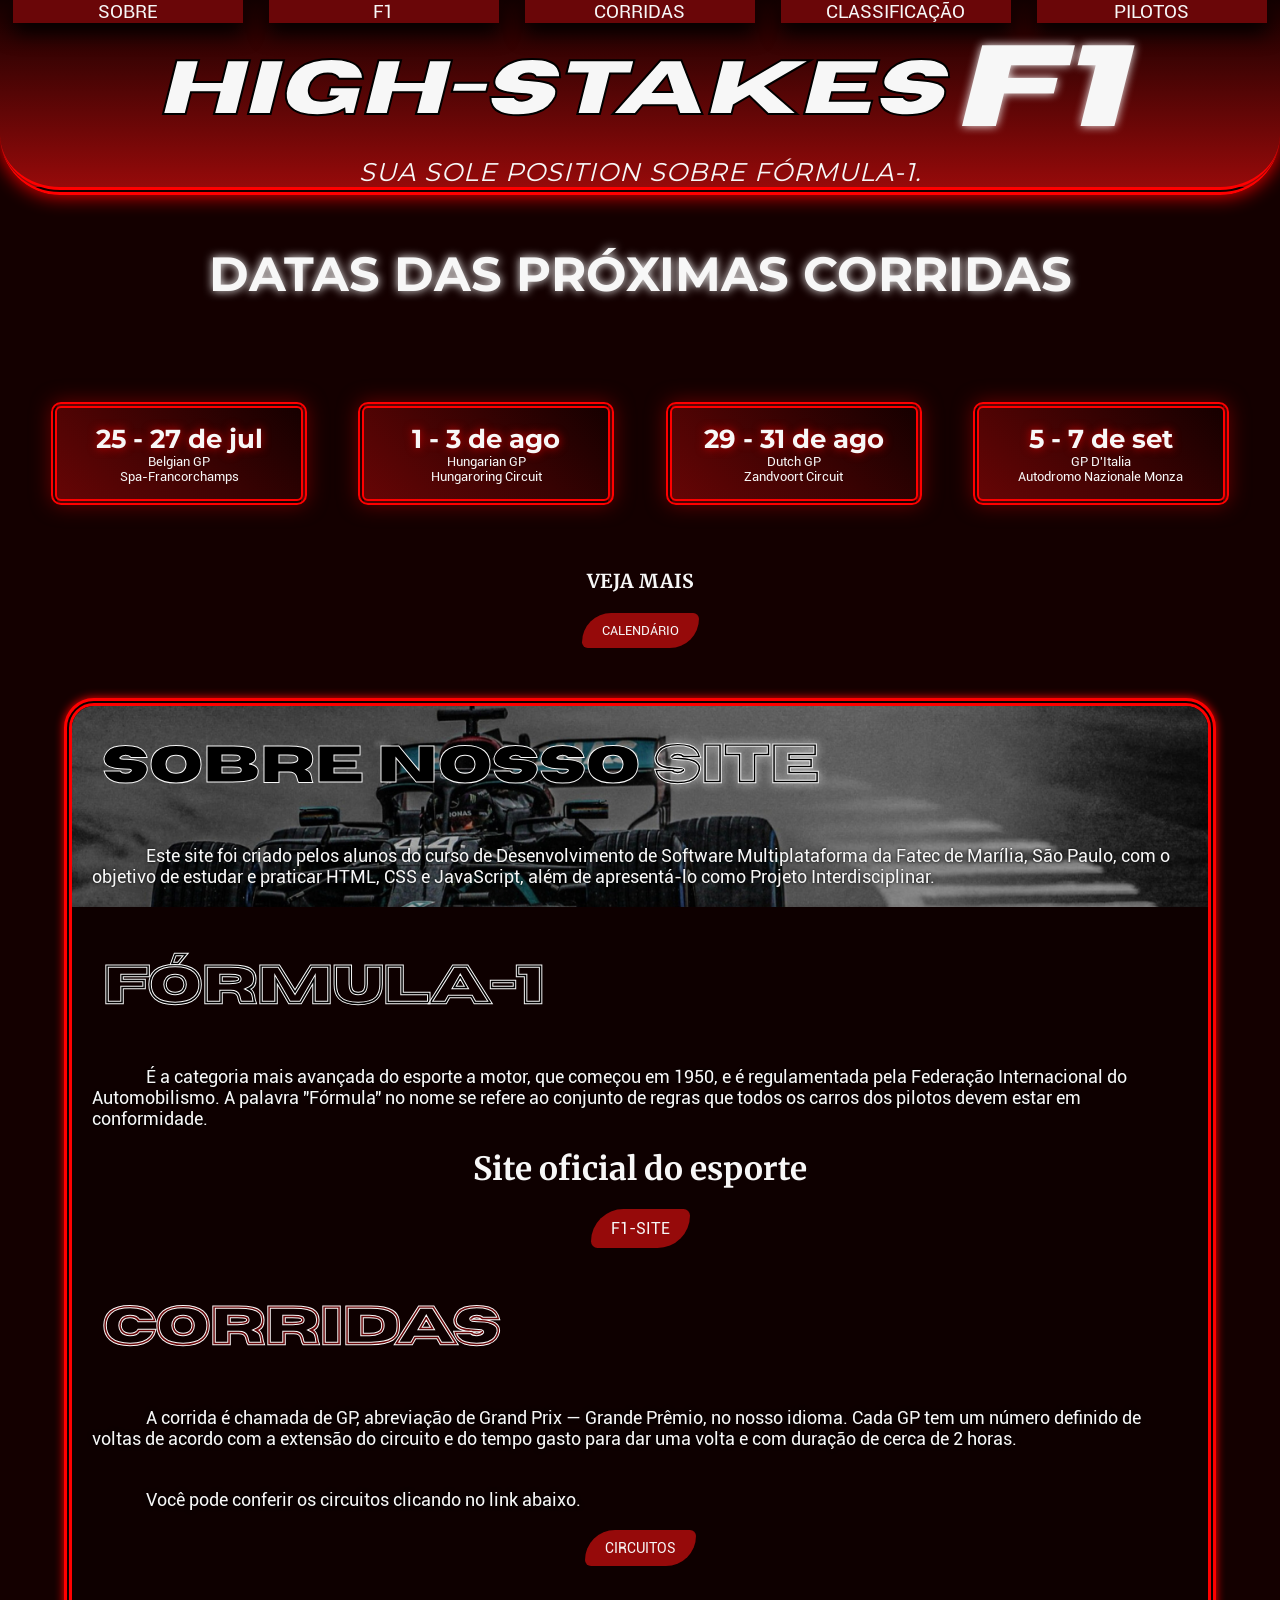
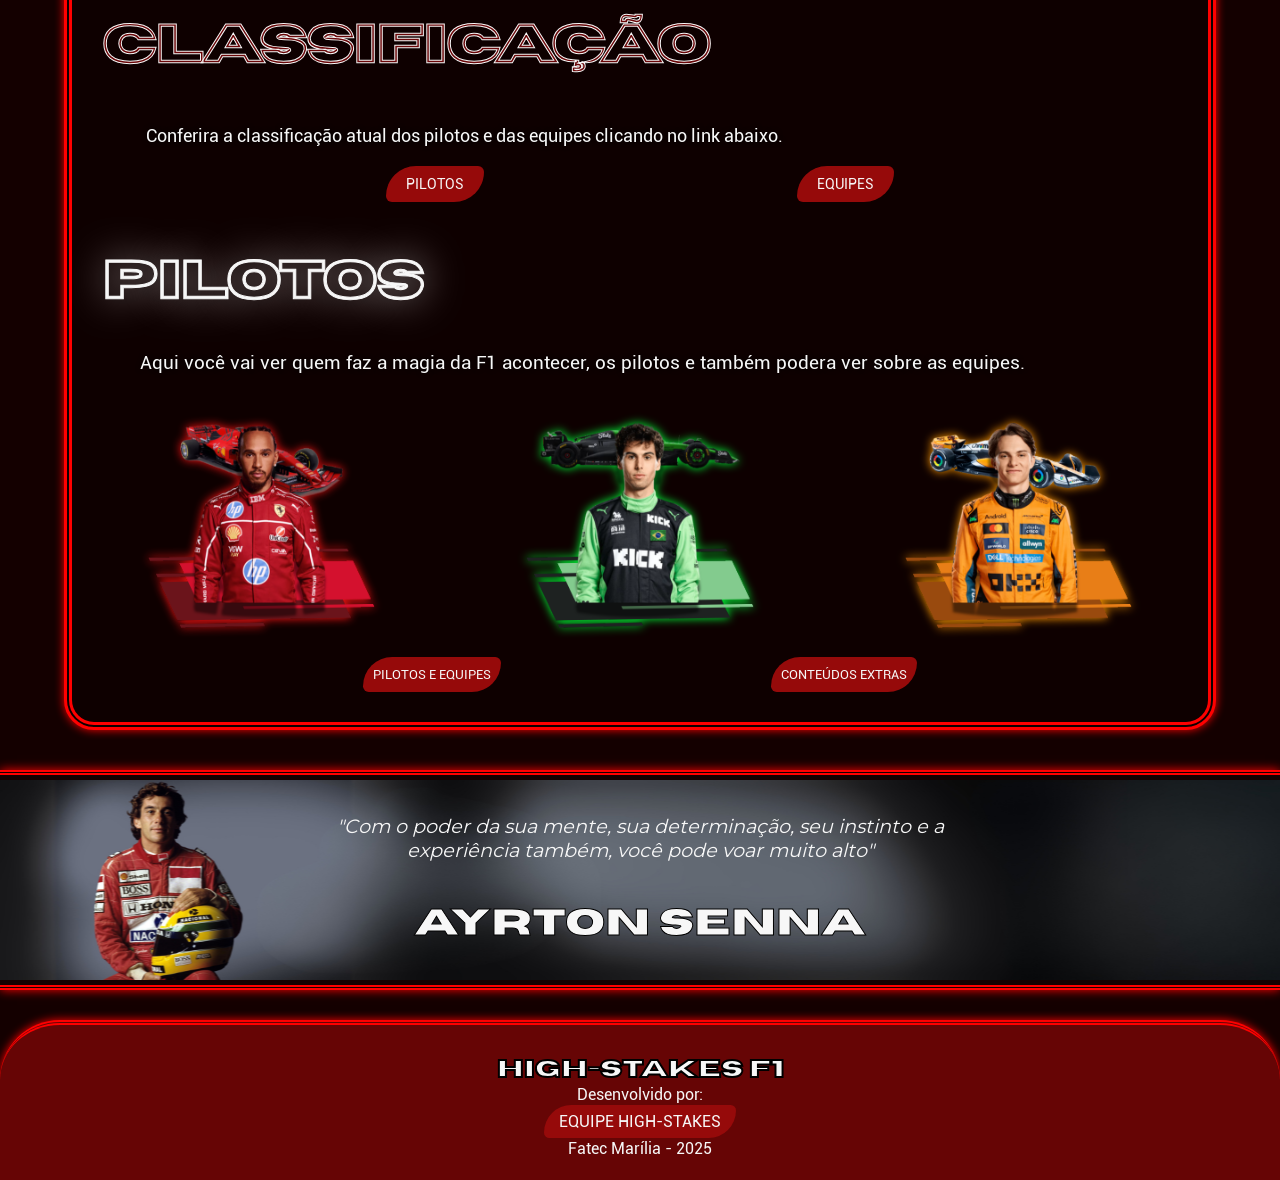
==== PI/PRINCIPAL.html @ cb8c6185 "Atualização das páginas de classificação" ====
<!DOCTYPE html>
<html lang="pt-br">
    <head>
        <meta charset="UTF-8">
        <meta name="viewport" content="width=device-width, initial-scale=1.0">
        <link rel="stylesheet" href="PRINCIPAL.css">
        <link rel="shortcut icon" href="Midias/Imagens/icone/favicon.ico" type="image/x-icon">
        <title>HIGH-STAKES</title>
    </head>
    <body class="RED">
        <header>
            <nav>
                <ul>
                    <li><a href="#sobre">SOBRE</a></li>
                    <li><a href="#f1">F1</a></li>
                    <li><a href="#corridas">CORRIDAS</a></li>
                    <li><a href="#classificacao">CLASSIFICAÇÃO</a></li>
                    <li><a href="#corre">PILOTOS</a></li>
                </ul>
            </nav>
            <div>
                <h1>HIGH-STAKES <span id="K1">F1</span></h1>
                <p>SUA SOLE POSITION SOBRE FÓRMULA-1.</p>
            </div>
        </header>
        <div id="DT"><h2>DATAS DAS PRÓXIMAS CORRIDAS</h2></div>
        <div class="container">
            <div class="gp">
                <h4>25 - 27 de jul</h4>
                <p>Belgian GP</p>
                <p>Spa-Francorchamps</p>
            </div>
            <div class="gp">
                <h4>1 - 3 de ago</h4>
                <p>Hungarian GP</p>
                <p>Hungaroring Circuit</p>
            </div>
            <div class="gp">
                <h4>29 - 31 de ago</h4>
                <p>Dutch GP</p>
                <p>Zandvoort Circuit</p>
            </div>
            <div class="gp">
                <h4>5 - 7 de set</h4>
                <p>GP D'Italia</p>
                <p>Autodromo Nazionale Monza</p>
            </div>
        </div>
        <div id="LDC">
            <h3>VEJA MAIS</h3>
            <a href="HTML/data.html">CALENDÁRIO</a>
        </div>
        <main>
            <section id="sobre" >
                <h2>SOBRE NOSSO <span id="site">SITE</span></h2>
                <p>Este site foi criado pelos alunos do curso de Desenvolvimento de Software Multiplataforma da Fatec de Marília, São Paulo, com o objetivo de estudar e praticar HTML, CSS e JavaScript, além de apresentá-lo como Projeto Interdisciplinar.</p>
            </section>
            <section id="f1">
                <h2>FÓRMULA-1</h2>
                <P>É a categoria mais avançada do esporte a motor, que começou em 1950, e é regulamentada pela Federação Internacional do Automobilismo. A palavra "Fórmula" no nome se refere ao conjunto de regras que todos os carros dos pilotos devem estar em conformidade.</P>
                <h3>Site oficial do esporte</h3>
                <div>
                    <a href="https://www.formula1.com/" target="_blank">F1-SITE</a>
                </div>
            </section>
            <section id="corridas">
                <h2>CORRIDAS</h2>
                <p>A corrida é chamada de GP, abreviação de Grand Prix — Grande Prêmio, no nosso idioma. Cada GP  tem um número definido de voltas de acordo com a extensão do circuito e do tempo gasto para dar uma volta e com duração de cerca de 2 horas.
                </p>
                <p>Você pode conferir os circuitos clicando no link abaixo.</p>
                <div>
                    <a href="HTML/corr.html">CIRCUITOS</a>
                </div>
            </section>
            <section id="classificacao">
                <h2>CLASSIFICAÇÃO</h2>
                <p>Conferira a classificação atual dos pilotos e das equipes clicando no link abaixo.</p>
                <div>
                    <div>
                        <a href="js/classificacao_pilotos.html">PILOTOS</a>
                    </div>
                    <div>
                        <a href="js/classificacao_equipes.html">EQUIPES</a>
                    </div>
                </div>
            </section>        
            <section id="corre">
                <h2>PILOTOS</h2>
                <p>Aqui você vai ver quem faz a magia da F1 acontecer, os pilotos e também podera ver sobre as equipes.</p>
                <div id="FCO">
                    <img src="Midias/Imagens/corredores/1.png"alt="">
                    <img src="Midias/Imagens/corredores/17.png" alt="" >
                    <img src="Midias/Imagens/corredores/5.png" alt="" >
                </div>
                <div id="BCO">
                    <a href="HTML/corredores.html">PILOTOS E EQUIPES</a>
                    <a href="HTML/CE.html">CONTEÚDOS EXTRAS</a>
                </div>
            </section>
        </main>
        <aside id="SITA">
            <p>"Com o poder da sua mente, sua determinação, seu instinto e a experiência também, você pode voar muito alto"</p>
            <h4>AYRTON SENNA</h4>
        </aside>
        <footer>
            <div id="rodape">
                <h2>HIGH-STAKES F1</h2>
                <p>Desenvolvido por:</p>
                <a href="HTML/creditos.html">EQUIPE HIGH-STAKES</a>
                <p>Fatec Marília - 2025</p>
            </div>
        </footer>
    </body>
</html>
---- PI/PRINCIPAL.css ----
@font-face {
    font-family: FP;
    src: url(Midias/Fontes/Horizon-Font/horizon.otf);
}
@font-face {
    font-family: FS;
    src: url(Midias/Fontes/Horizon-Font/horizon_outlined.otf);
}
@font-face {
    font-family: Roboto1;
    src: url(Midias/Fontes/Roboto-Regular.ttf);
}
@font-face {
    font-family: M1;
    src: url(Midias/Fontes/Montserrat-VariableFont_wght.ttf);
}
@font-face {
    font-family: MERRI;
    src: url(Midias/Fontes/Merriweather/Merriweather-VariableFont_opsz\,wdth\,wght.ttf);
}
*{
    margin: 0;
    padding: 0;
    box-sizing: border-box;
    flex-wrap: wrap;
    scroll-behavior: smooth;
}
*::selection{
    background-color: var(--cor2);
    color: var(--C1P);
}
.RED{
    --C1P: rgb(247, 247, 247);
    --cor1: rgb(227, 68, 65);
    --cor2: rgb(216, 0, 0);
    --cor3: #960a0a;
    --cor4: rgb(102, 5, 5);
    --cor5: rgb(104, 0, 0);
    --cor6: rgb(22, 0, 0);
    --cor7: rgb(106, 6, 8);
    --cor8: rgb(14, 0, 0);
    --cor9: rgb(20, 0, 0);
    --VERMELHO: red;
}
.BLUE{
    --C1P: rgb(247, 247, 247);
    --cor1: rgb(65, 76, 227);
    --cor2: rgb(0, 40, 216);
    --cor3: #0a3b96;
    --cor4: rgb(5, 28, 102);
    --cor5: rgb(0, 19, 104);
    --cor6: rgb(0, 4, 22);
    --cor7: rgb(6, 29, 106);
    --cor8: rgb(14, 0, 0);
    --cor9: rgb(0, 2, 29);
    --VERMELHO: blue;
}
body{
    background-color: var(--cor9);
    overflow-x: hidden;
    display: flex;
    flex-direction: column;
}
header{
    box-shadow: 0px 0px 20px var(--VERMELHO);
    width: 100%;
    height: auto;
    flex-wrap: wrap;
    background-image: linear-gradient(to top, var(--cor3), var(--cor9));
    background-size: cover;
    background-repeat: no-repeat;
    backdrop-filter: blur(60px);
    background-position: center;
    display: flex;
    flex-direction: column;
    justify-content: space-between;
    border-bottom: 8px double var(--VERMELHO);
    border-radius: 0 0 60px 60px;
}
header div{
    display: flex;
    flex-direction: column;
    align-items: center;
    justify-content: center;
    width: 100%; 
    height: 80%;
}
#K1{
    text-shadow: 0px 0px 10px var(--C1P);
    font-size: 1.5em;
    margin-left: 10px;
    -webkit-text-stroke: 0px;
}
header div p{
    color: var(--C1P);
    font-family: M1;
    font-style: italic;
    letter-spacing: 1px;
    font-size: 2vw;
}
header h1{
    font-family: FP;
    font-size: 6vw;
    text-align: center;
    color: var(--C1P);
    -webkit-text-stroke: 2px black;
    display: flex;
    margin-top: 0px;
    font-style: italic;
    flex-direction: row;
    align-items: center;
}
header nav{
    display: flex;
    height: 20%;
    justify-content: center;
    align-items: center;
    width: 100%;
}
nav ul{
    height: 100%;
    width: 100%;
    display: flex;
    flex-direction: row;
    justify-content: space-around;
}
nav ul li{
    display: inline-block;
    width: 18%;
    height: 70%;
    list-style: none;
    display: flex;
    justify-content: center;
    align-items: center;
}
nav ul li a{
    background-color: var(--cor7);    
    text-decoration: none;
    color: var(--C1P);
    font-size: 1.5vw;
    display: flex;
    justify-content: center;
    align-items: center;
    box-shadow: 0px 10px 20px black;
    width: 100%;
    transition: 0.3s;    
    font-family: Roboto1;
    height: 90%;
    text-align: center;
}
nav ul li a:hover{
    transform: scale(1);
    background-color: var(--cor2);
    box-shadow: 0px 0px 20px black;
}
a:hover{
    transform: scale(1.1);
    background-color: var(--cor2);
    box-shadow: 0px 0px 20px black;
}
main{
    width: 90%;
    align-self: center;
    margin-top: 40px;
    height: auto;
    background-color: var(--cor8);
    border: 8px double var(--VERMELHO);
    display: flex;
    border-radius: 30px;
    flex-direction: column;
    gap: 20px;
    overflow: hidden;
    box-shadow: 0px 0px 10px var(--VERMELHO);
}
#sobre{
    background-image: url(Midias/Imagens/F1WPPSB.png);
    background-position: center;
    background-repeat: no-repeat;
    width: 100%;
    background-size: cover;
}
#sobre h2{
    font-family: FP;
    font-size: 4vw;
    padding: 30px;
    -webkit-text-stroke: 1px var(--C1P);
}
#site{
    width: 100%;
    font-family: FS;
    text-shadow: 0px 0px 10px var(--C1P);
}
#sobre p{
    color: var(--C1P);
    text-shadow: 0px 0px 3px black;
    font-family: Roboto1;
    text-align: start;
    text-indent: 3em;
    font-weight: lighter;
    font-size: 1.4vw;
    margin: 20px;
}
#f1{
    display: flex;
    width: 100%;
    flex-direction: column;
}
#f1 h2{
    font-family: FS;
    font-size: 4vw;
    padding: 30px;
    -webkit-text-stroke: 1px var(--C1P);
}
#f1 p{
    color: var(--C1P);
    text-shadow: 0px 0px 3px black;
    font-family: Roboto1;
    text-align: start;
    text-indent: 3em;
    font-weight: lighter;
    font-size: 1.4vw;
    padding: 20px;
}
#f1 h3{
    font-family: MERRI;
    font-size: 2.5vw;
    width: 90%;
    align-self: center;
    text-align: center;
    color: var(--C1P);
    margin-bottom: 20px;
}
#f1 div{
    display: flex;
    justify-content: center;
    align-items: center;
}
#f1 div a{
    background-color: var(--cor3);
    color: var(--C1P);
    text-decoration: none;
    font-family: Roboto1;
    padding: 10px 20px;
    border-radius: 50px 10px;
    transition: all 0.5s;
}
#f1 div a:hover{
    background-color: var(--cor2);
    box-shadow: 0px 0px 10px var(--cor2);
}
#corridas{
    width: 100%;
    background-color: var(--cor8);
}
#corridas h2{
    font-family: FS;
    font-size: 4vw;
    color: var(--cor7);
    padding: 30px;
    -webkit-text-stroke: 1px var(--C1P);
}
#corridas p{
    color: var(--C1P);
    text-shadow: 0px 0px 5px black;
    font-family: Roboto1;
    text-align: start;
    text-indent: 3em;
    font-weight: lighter;
    font-size: 1.4vw;
    width: 100%;
    padding: 20px;
}
#corridas div{
    display: flex;
    justify-content: center;
}
#corridas div a{
    background-color: var(--cor3);
    color: var(--C1P);
    padding:  10px 20px;
    font-size: 1.1vw;
    border-radius:  50px 10px;
    text-decoration: none;
    display: inline-block;
    transition: all 0.5s;
    font-family: Roboto1;
}
#corridas div a:hover{
    transform: scale(1.1);
    background-color: var(--cor2);
    box-shadow: 0px 0px 10px var(--cor2);
}
#DT{
    margin-top: 50px;
    text-align: center;
    font-family: M1;
    color: var(--C1P);
    text-shadow: 0px 0px 10px var(--C1P);
    font-size: 2.5vw;
}
.container div{
    width: 20%;
    height: auto;
    display: flex;
    flex-direction: column;
    justify-content: space-evenly;
    background-image: linear-gradient(45deg, var(--cor4), var(--cor6));
    padding: 15px;
    border-radius: 10px;
    box-shadow: 0px 0px 20px var(--cor5);
    border: 6px double var(--VERMELHO);
}
.container div h4{
    color: var(--C1P);
    font-family: M1;
    font-size: 2vw;
    text-align: center;
    text-shadow: 0px 0px 10px var(--cor2);
}
.container div p{
    color: var(--C1P);
    font-family: Roboto1;
    text-align: center;
    font-size: 1vw;
}
.container{
    margin-top: 60px;
    margin-bottom: 15px;
    display: flex;
    height: 20vh;
    justify-content: space-evenly;
    align-items: center;
}
#LDC{
    display: flex;
    flex-direction: column;
    align-items: center;
    height: 100px;
    justify-content: center;
}
#LDC a{
    background-color: var(--cor3);
    color:var(--C1P);
    text-decoration: none;
    font-family: Roboto1;
    padding: 10px 20px;
    display: inline-block;
    font-size: 1vw;
    transition: all 0.5s;
    border-radius: 50px 10px;
}
#LDC h3{
    font-family: MERRI;
    font-size: 1.5vw;
    text-align: center;
    color: var(--C1P);
    margin-bottom: 20px;
}
#LDC a:hover{
    background-color: var(--cor2);
    box-shadow: 0px 0px 10px var(--cor2);
}
#classificacao{
    width: 100%;
    background-color: var(--cor8);
}
#classificacao h2{
    font-family: FS;
    font-size: 4vw;
    color: var(--cor7);
    padding: 30px;
    -webkit-text-stroke: 1px var(--C1P);
}
#classificacao p{
    color: var(--C1P);
    text-shadow: 0px 0px 5px black;
    font-family: Roboto1;
    text-align: start;
    text-indent: 3em;
    font-weight: lighter;
    font-size: 1.4vw;
    width: 100%;
    padding: 20px;
}
#classificacao div{
    display: flex;
    justify-content: space-evenly;
}
#classificacao div a{
    background-color: var(--cor3);
    color: var(--C1P);
    padding:  10px 20px;
    font-size: 1.1vw;
    border-radius:  50px 10px;
    text-decoration: none;
    display: inline-block;
    transition: all 0.5s;
    font-family: Roboto1;
}
#classificacao div a:hover{
    transform: scale(1.1);
    background-color: var(--cor2);
    box-shadow: 0px 0px 10px var(--cor2);
}
#corre{
    display: flex;
    flex-direction: row;
}
#corre h2{
    font-family: FS;
    font-size: 4vw;
    color: var(--C1P);
    text-shadow: 0px 0px 3vw var(--C1P);
    padding: 30px;
    -webkit-text-stroke: 1px var(--C1P);
}
#corre p{
    color: var(--C1P);
    text-shadow: 0px 0px 5px black;
    font-family: Roboto1;
    width: 100%;
    padding: 10px;
    text-align: start;
    text-indent: 3em;
    font-weight: lighter;
    font-size: 1.5vw;
    margin-bottom: 30px;
}
#corre a{
    background-color: var(--cor3);
    color: var(--C1P);
    padding: 10px;
    border-radius:  50px 10px;
    text-decoration: none;
    display: inline-block;
    transition: all 0.5s;
    font-family: Roboto1;
    font-size: 1vw;
}
#corre a:hover{
    background-color: var(--cor2);
    box-shadow: 0px 0px 10px var(--cor2);
}
#FCO{
    display: flex;
    justify-content: space-around;
    width: 100%;
    align-self: center;
    margin-bottom: 0;
}
#FCO img{
    width: 20%;
    cursor: default;
    display: inline-block;
    transition: all 1s ease;
}
#FCO img:nth-child(1){
    filter: drop-shadow(0px 0px 5px rgb(255, 19, 19));
}
#FCO img:nth-child(2){
    filter: drop-shadow(0px 0px 5px rgb(0, 255, 55));
}
#FCO img:nth-child(3){
    filter: drop-shadow(0px 0px 5px rgb(255, 153, 0));
}
footer{
    background-color: var(--cor4);
    border-top: 5px double var(--VERMELHO);
    width: 100%;
    height: 160px;
    padding-bottom: 20px;
    margin-top: 30px;
    border-radius: 60px 60px 0 0;
    box-shadow: 0px 0px 10px var(--VERMELHO);
}
#rodape{
    width: 100%;
    height: 100%;
    display: flex;
    align-items: center;
    flex-direction: column;
    justify-content: space-evenly;    

}
#BCO{
    display: flex;
    flex-wrap: wrap;
    justify-content: space-evenly;
    width: 100%;
    margin-bottom: 10px;
    padding: 20px;
}
#rodape p{
    font-family: Roboto1;
    color: var(--C1P);
}
#rodape h2{
    font-family: FP;
    text-align: center;
    color: var(--C1P);
    display: flex;
    flex-direction: row;
    align-items: center;
    margin-top: 30px;
    -webkit-text-stroke: 2px black;
}
#NMS{
    font-family: M1;
    color: var(--C1P);
}
#SITA{
    background-image: url(Midias/Imagens/AYRT.png);
    width: 100%;
    height: 220px;
    background-position: center;
    background-size: cotain;
    background-repeat: no-repeat;
    display: flex;
    flex-direction: column;
    justify-content: space-evenly;
    align-items: center;
    margin-top: 40px;
    border-top: 5px double var(--VERMELHO);
    border-bottom: 5px double var(--VERMELHO);
    box-shadow: 0px 0px 10px var(--VERMELHO);
}
#SITA h4{
    font-family: FP;
    font-size: 3vw;
    color: var(--C1P);
    -webkit-text-stroke: 1px black;
}
#SITA p{
    color: var(--C1P);
    font-family: M1;
    width: 50%;
    font-size: 1.5vw;
    text-align: center;
    font-style: italic;
}
#rodape a{
    background-color: var(--cor3);
    color: var(--C1P);
    padding: 7px 15px;
    border-radius:  50px 10px;
    text-decoration: none;
    display: inline-block;
    transition: all 0.5s;
    font-family: Roboto1;
}
/*@media (max-width: 1220px){
    header{
        height: 350px;
    }
    header h1{
        font-size: 4em;
    }
    header div p{
        font-size: 15px;
    }
    #K1{
        text-shadow: 0px 0px 10px var(--C1P);
        font-size: 1em;
        margin-left: 10px;
        -webkit-text-stroke: 0px;
    }
    .gp p{
        font-size: 2em;
    }
}
@media (max-width:1010px){
    .container div p{
        color: var(--C1P);
        font-family: Roboto1;
        text-align: center;
        margin-top: 10px;
        font-size: smaller;
    }
    #DT{
        font-size: 1em;
    }
    #corre h2{
        font-size: 3em;
    }
}
@media (max-width: 880px){
    #corre h2{
        font-size: 2em;
    }
    .container div p{
        color: var(--C1P);
        font-family: Roboto1;
        text-align: center;
        margin-top: 10px;
        font-size: 13px;
    }
    #corridas h2{
        font-size: 3em;
    }
    #corridas p{
        font-size: 15px;
    }
    #sobre h2{
        font-size: 3em;
    }
    #sobre p{
        font-size: 15px;
    }
    #corre h2{
        font-size: 3em;
    }
    #corre p{
        font-size: 15px;
    }
    #f1 h2{
        font-size: 3em;
    }
    #f1 p{
        font-size: 15px;
    }
    #FCO img{
        width: 210px;
        height: 205px;
        cursor: default;
        display: inline-block;
        transition: all 1s ease;
    }
    #SITA p{
        font-size: 13px;
    }
}
@media (max-width: 775px){
    header h1{
        font-size: 3.5em;
    }
    .container div p{
        color: var(--C1P);
        font-family: Roboto1;
        text-align: center;
        margin-top: 10px;
        font-size: 10px;
    }
    #rodape p{
        font-family: Roboto1;
        color: var(--C1P);
    }
    #rodape h2{
        font-family: FP;
        font-size: 2em;
        text-align: center;
        color: var(--C1P);
        display: flex;
        flex-direction: row;
        align-items: center;
        margin-top: 30px;
        -webkit-text-stroke: 4px black;
        text-shadow: -5px 5px 1px black;
    }
    #f1 h3{
        font-size: 20px;
    }
        #FCO img{
        width: 190px;
        height: 185px;
        cursor: default;
        display: inline-block;
        transition: all 1s ease;
    }

}
@media (max-width: 710px){
    #rodape h2{
        font-size: 2em;
    }
    .container div p{
        color: var(--C1P);
        font-family: Roboto1;
        text-align: center;
        margin-top: 5px;
    }
    .container div h4{
        font-size: 15px;
    }
    #DT{
        font-size: 30px;
    }
}
@media (max-width: 735px){
    header h1{
        font-size: 3em;
        -webkit-text-stroke: 2px black;
    }
    header{
        height: 220px;
    }
    #FCO img{
        width: 170px;
        height: 165px;
        cursor: default;
        display: inline-block;
        transition: all 1s ease;
    }
    nav ul li a{
        background-color: var(--cor7);    
        text-decoration: none;
        color: var(--C1P);
        font-size: 14px;
        padding-top: 5px;
        box-shadow: 0px 10px 20px black;
        width: 100%;
        transition: 0.3s;    
        font-family: Roboto1;
        height: 90%;
        text-align: center;
        display: inline-block;
    }
    #rodape h2{
        font-size: 2em;
    }
}
@media (max-width: 645px){
    header h1{
        font-size: 2.5em;
        -webkit-text-stroke: 2px black;
    }
    #FCO img{
        width: 160px;
        height: 155px;
        cursor: default;
        display: inline-block;
        transition: all 1s ease;
    }
    #rodape h2{
        font-size: 2em;
    }
    #corre p{
        font-size: 10px;
        width: 80%;
        align-self: center;
    }
    #corre a{
        margin-top: 5px;
    }
    #DT h2{
        font-size: 2em;
    }
    #f1 h3{
        font-size: 1.5em;
    }
}
@media (max-width: 635px){
    #FCO img{
        width: 160px;
        height: 155px;
        cursor: default;
        display: inline-block;
        transition: all 1s ease;
    }
    #sobre p{
        font-size: 12px;
    }
    #rodape h2{
        font-size: 2em;
    }
    #corre p{
        font-size: 12px;
        width: 80%;
        align-self: center;
    }
    #corre h2{
        font-size: 2.5em;
    }
    #f1 h2{
        font-size: 2.5em;
        margin-top: 40px;
    }
    #corre a{
        margin-top: 5px;
        font-size: 10px;
    }
    #f1 a{
        font-size: 10px;
    }
    #corridas a{
        font-size: 10px;
    }
    #LDC a{
        font-size: 10px;
    }
    nav ul li a{
        font-size: 10px;
        padding-top: 10px;
    }
}
@media (max-width: 500px){
    #FCO{
        gap: 13px;

        width: 80%;
    }
    #FCO img{
        width: 140px;
        height: 145px;
        cursor: default;
        display: inline-block;
        transition: all 1s ease;
    }
    #corre{
        align-self: center;
    }
    #corre h2{
        font-size: 2.2em;
    }
    #f1 h3{
        font-size: 1em;
        width: 90%;
        align-self: center;
    }
    #rodape h2{
        font-size: 2em;
        -webkit-text-stroke: 1px black;
    }
    #NMS{
        font-size: 13px;
        align-self: center;
    }
    .container div h4{
        font-size: 0.7em;
    }
    .container div p{
        font-size: 8px;
    }
    header h1{
        font-size: 2.3em;
    }
    header div p{
        font-size: 0.8em;
    }
}*/
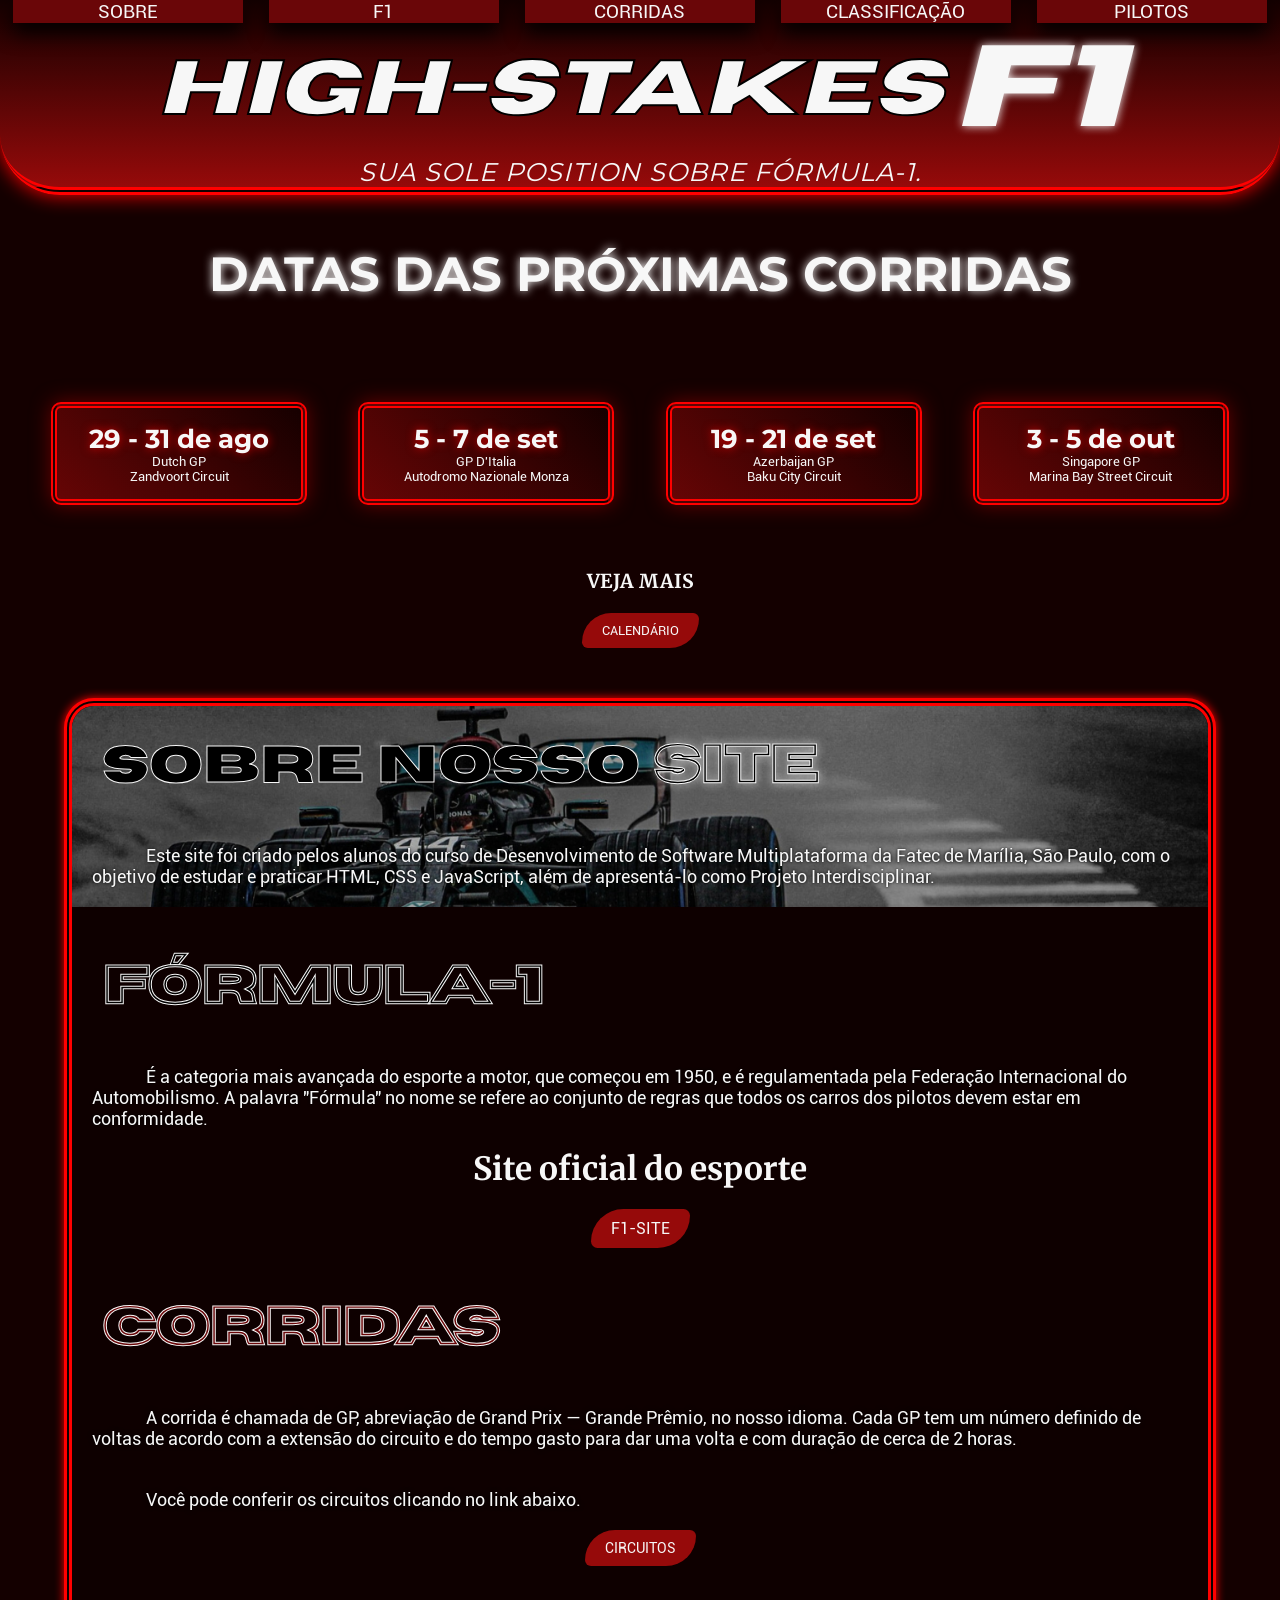
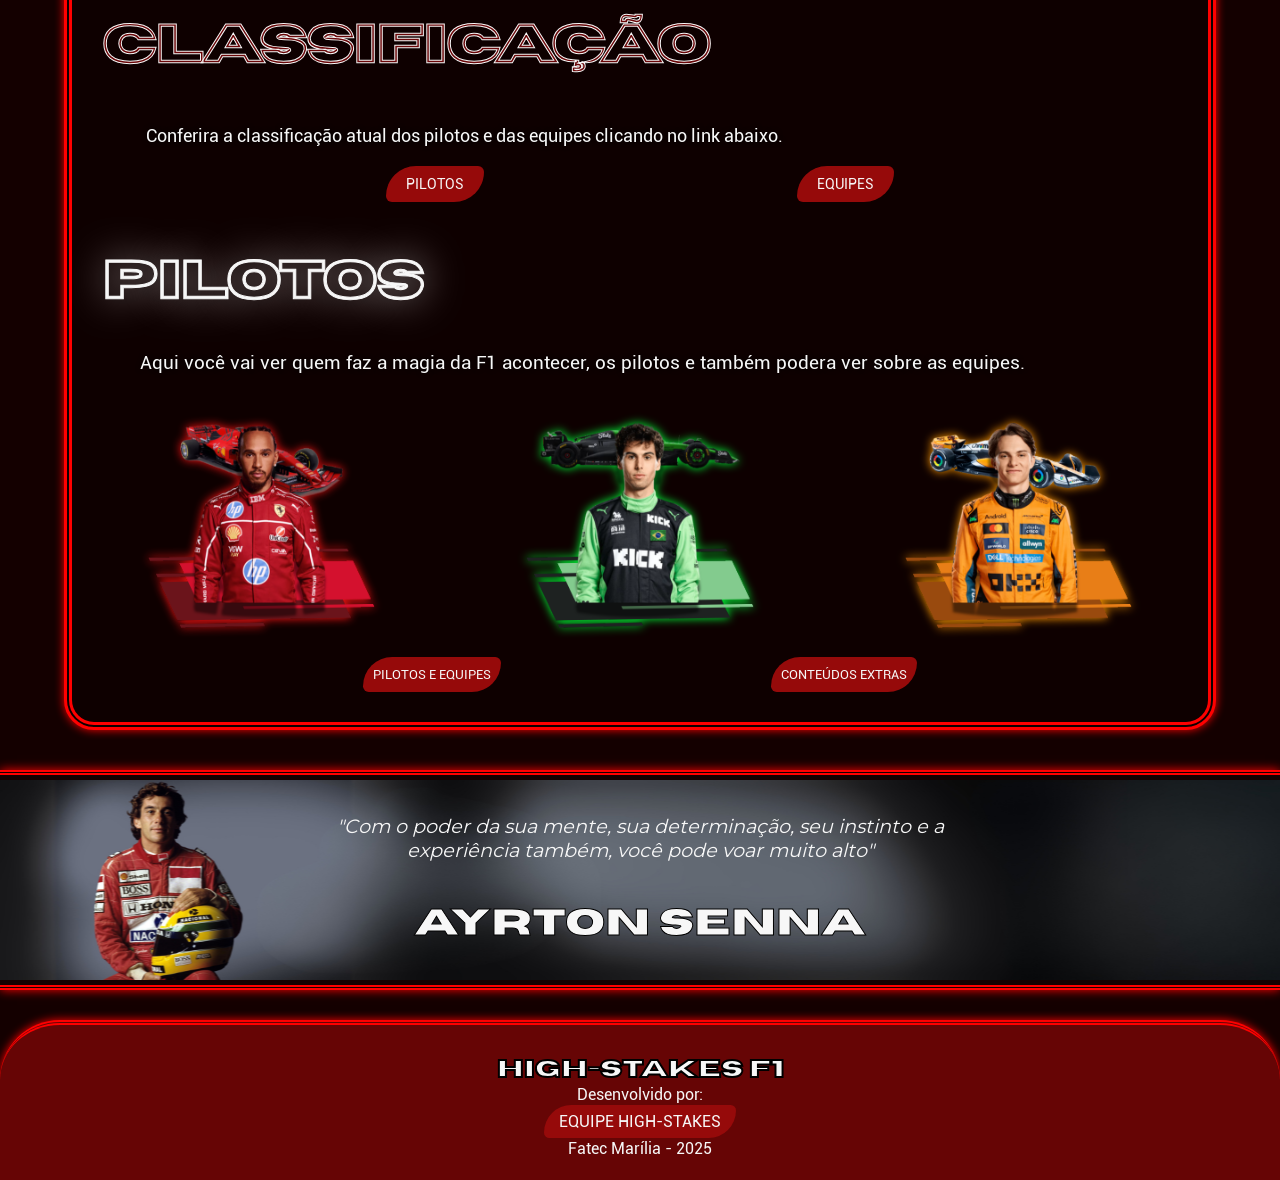
==== commit fc1589e1: "Atualização classificação 3 de Agosto" ====
--- a/PI/PRINCIPAL.html
+++ b/PI/PRINCIPAL.html
@@ -26,16 +26,6 @@
         <div id="DT"><h2>DATAS DAS PRÓXIMAS CORRIDAS</h2></div>
         <div class="container">
             <div class="gp">
-                <h4>25 - 27 de jul</h4>
-                <p>Belgian GP</p>
-                <p>Spa-Francorchamps</p>
-            </div>
-            <div class="gp">
-                <h4>1 - 3 de ago</h4>
-                <p>Hungarian GP</p>
-                <p>Hungaroring Circuit</p>
-            </div>
-            <div class="gp">
                 <h4>29 - 31 de ago</h4>
                 <p>Dutch GP</p>
                 <p>Zandvoort Circuit</p>
@@ -44,6 +34,16 @@
                 <h4>5 - 7 de set</h4>
                 <p>GP D'Italia</p>
                 <p>Autodromo Nazionale Monza</p>
+            </div>
+            <div class="gp">
+                <h4>19 - 21 de set</h4>
+                <p>Azerbaijan GP</p>
+                <p>Baku City Circuit</p>
+            </div>
+            <div class="gp">
+                <h4>3 - 5 de out</h4>
+                <p>Singapore GP</p>
+                <p>Marina Bay Street Circuit</p>
             </div>
         </div>
         <div id="LDC">
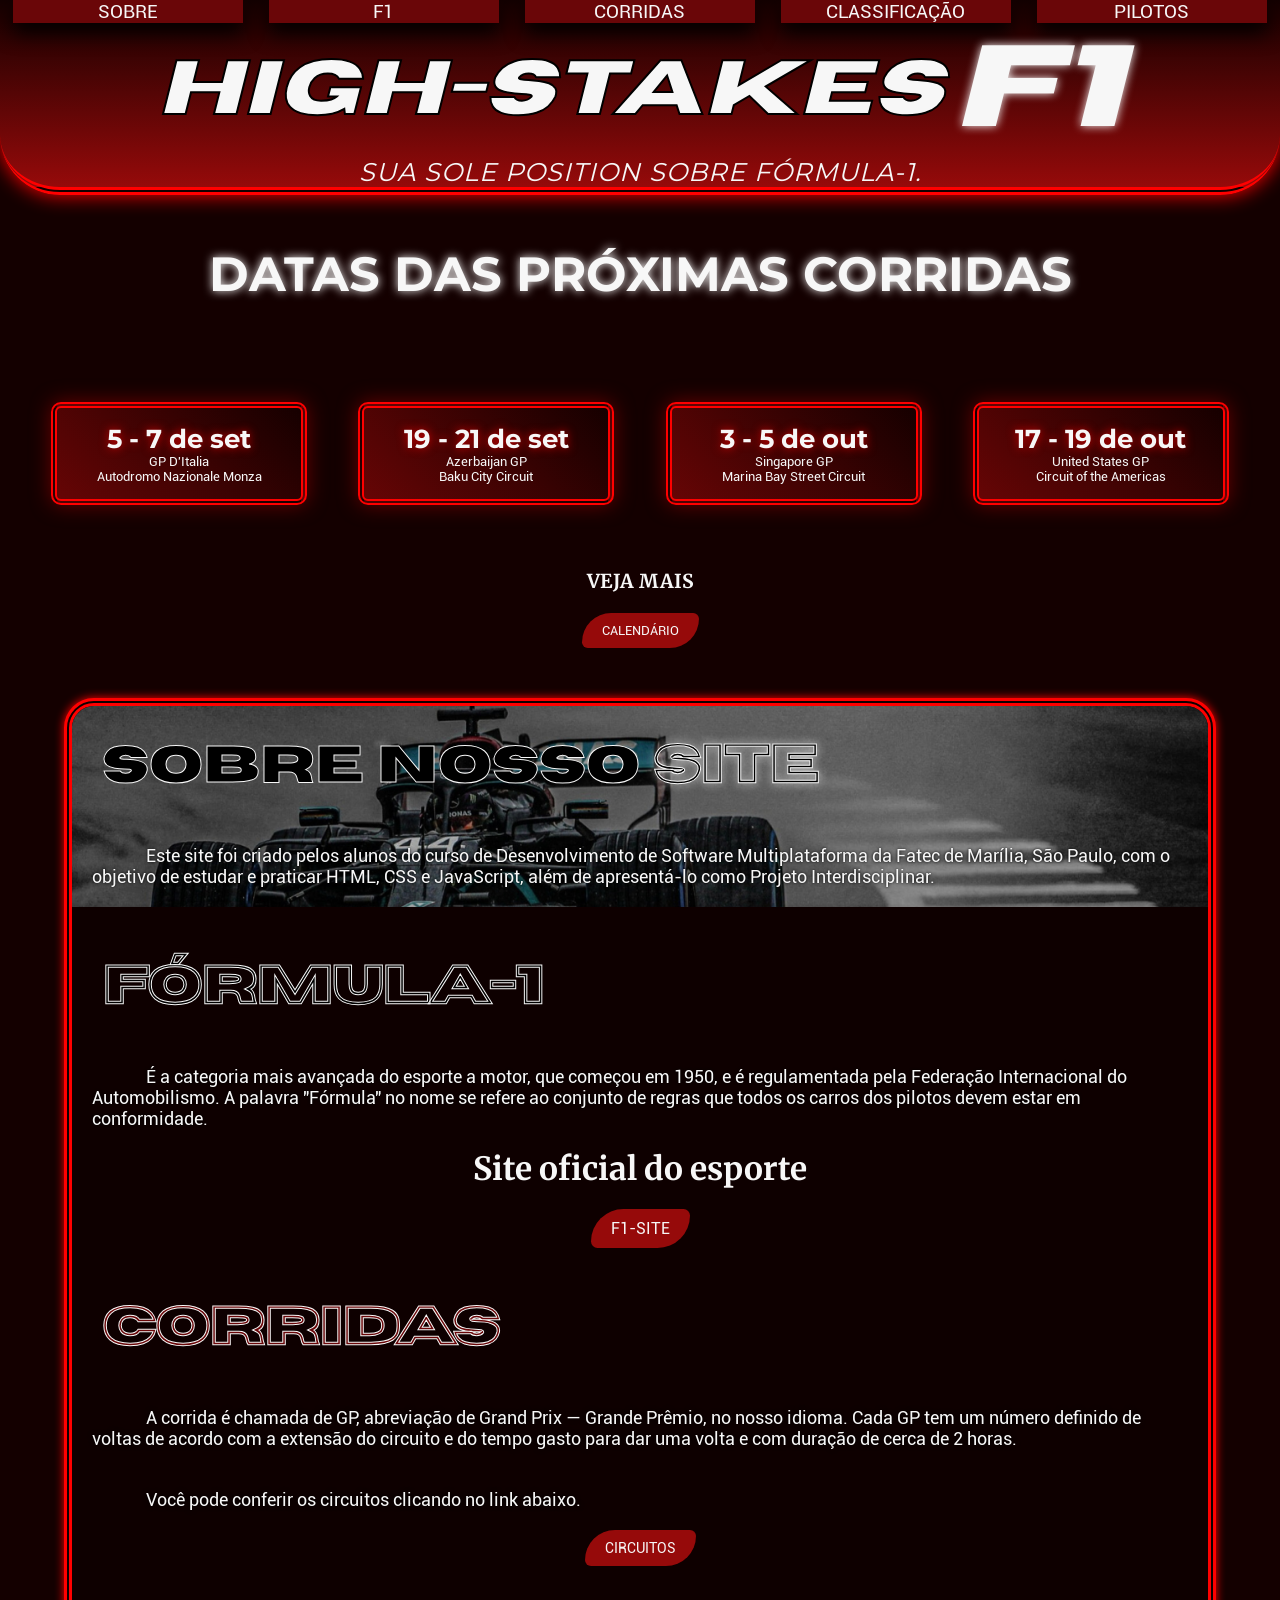
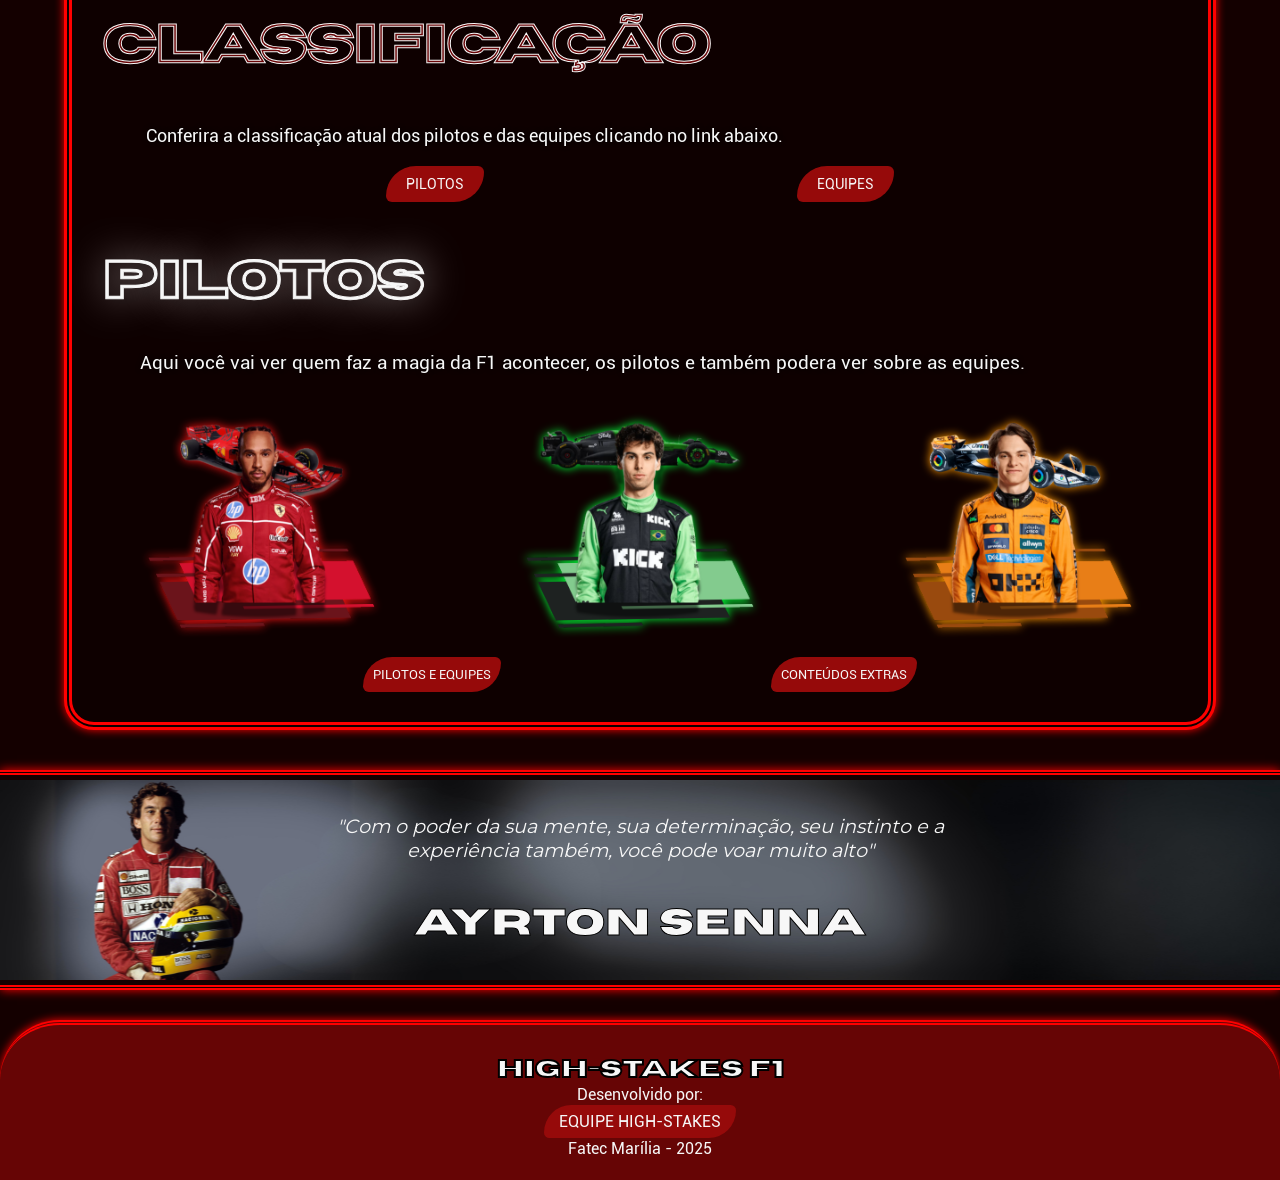
==== commit 1d92a4a2: "Atualização 31 de Agosto" ====
--- a/PI/PRINCIPAL.html
+++ b/PI/PRINCIPAL.html
@@ -26,11 +26,6 @@
         <div id="DT"><h2>DATAS DAS PRÓXIMAS CORRIDAS</h2></div>
         <div class="container">
             <div class="gp">
-                <h4>29 - 31 de ago</h4>
-                <p>Dutch GP</p>
-                <p>Zandvoort Circuit</p>
-            </div>
-            <div class="gp">
                 <h4>5 - 7 de set</h4>
                 <p>GP D'Italia</p>
                 <p>Autodromo Nazionale Monza</p>
@@ -44,6 +39,11 @@
                 <h4>3 - 5 de out</h4>
                 <p>Singapore GP</p>
                 <p>Marina Bay Street Circuit</p>
+            </div>
+            <div class="gp">
+                <h4>17 - 19 de out</h4>
+                <p>United States GP</p>
+                <p>Circuit of the Americas</p>
             </div>
         </div>
         <div id="LDC">
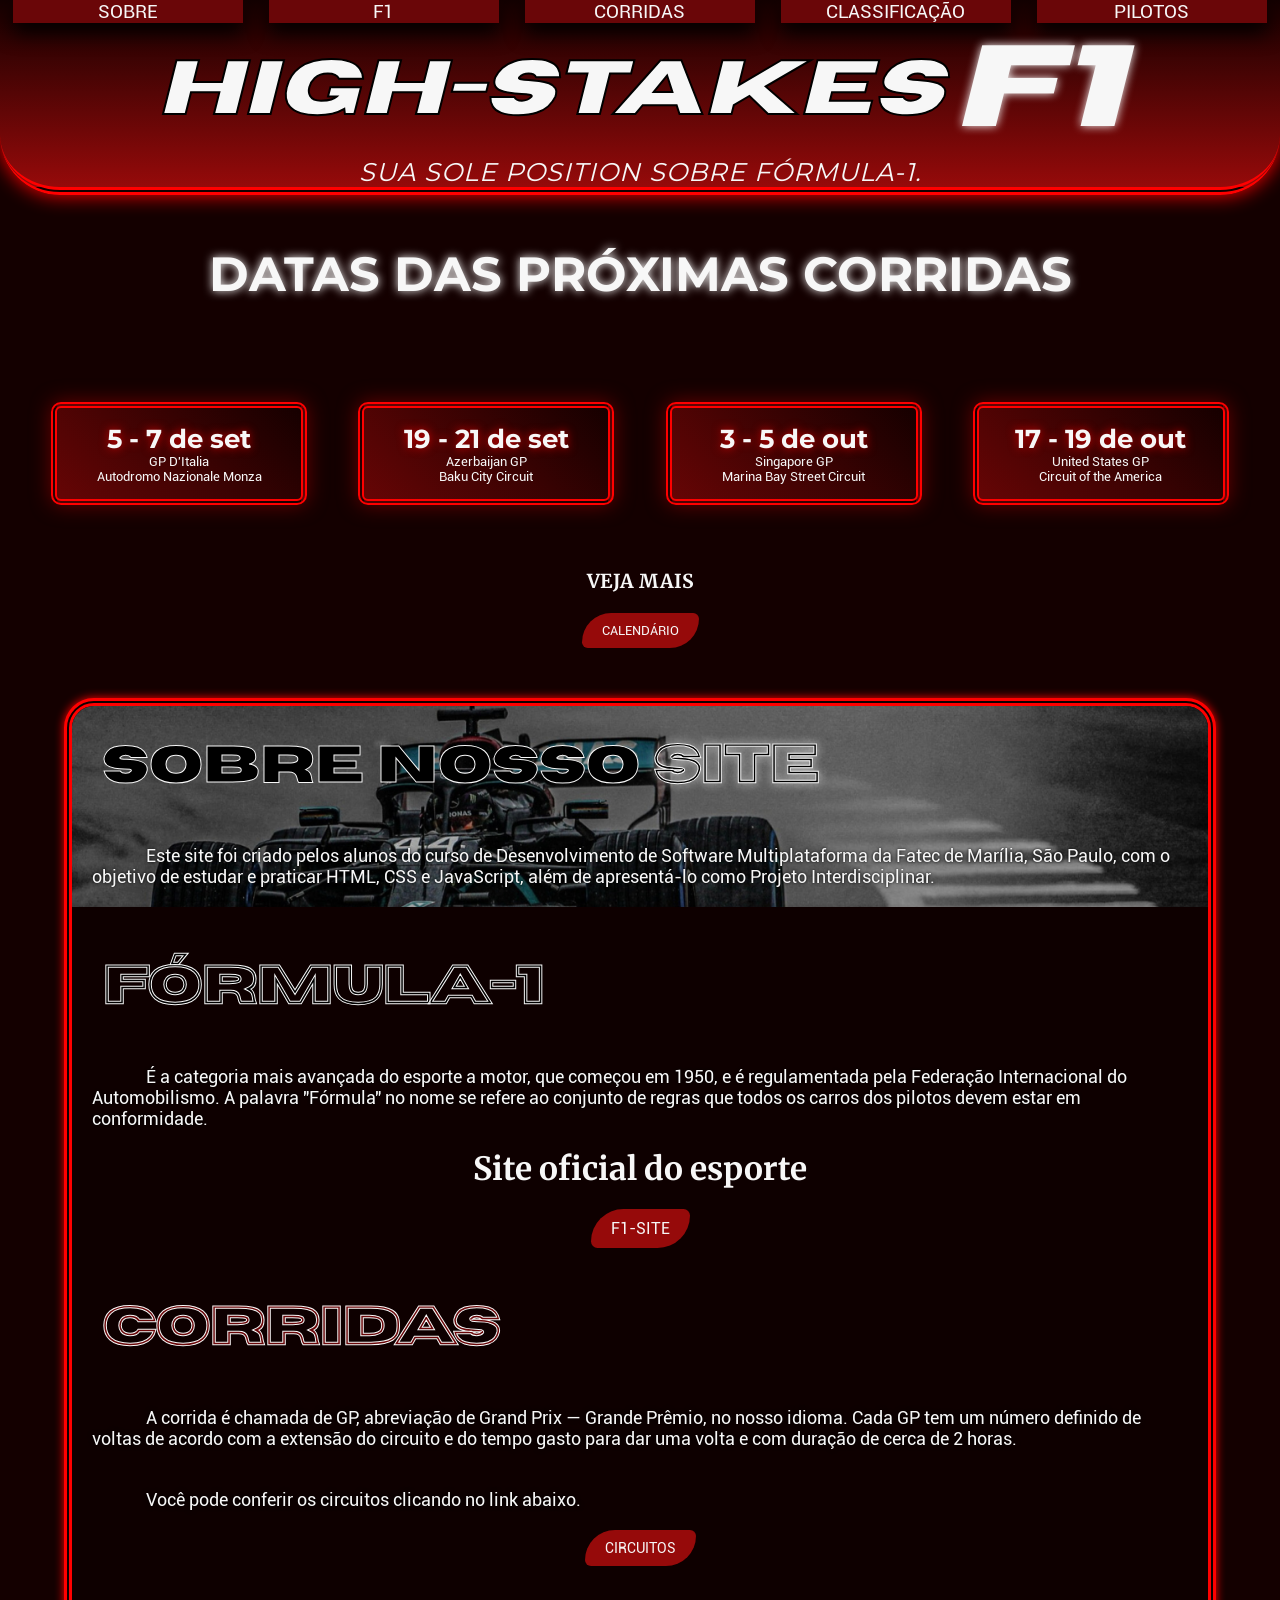
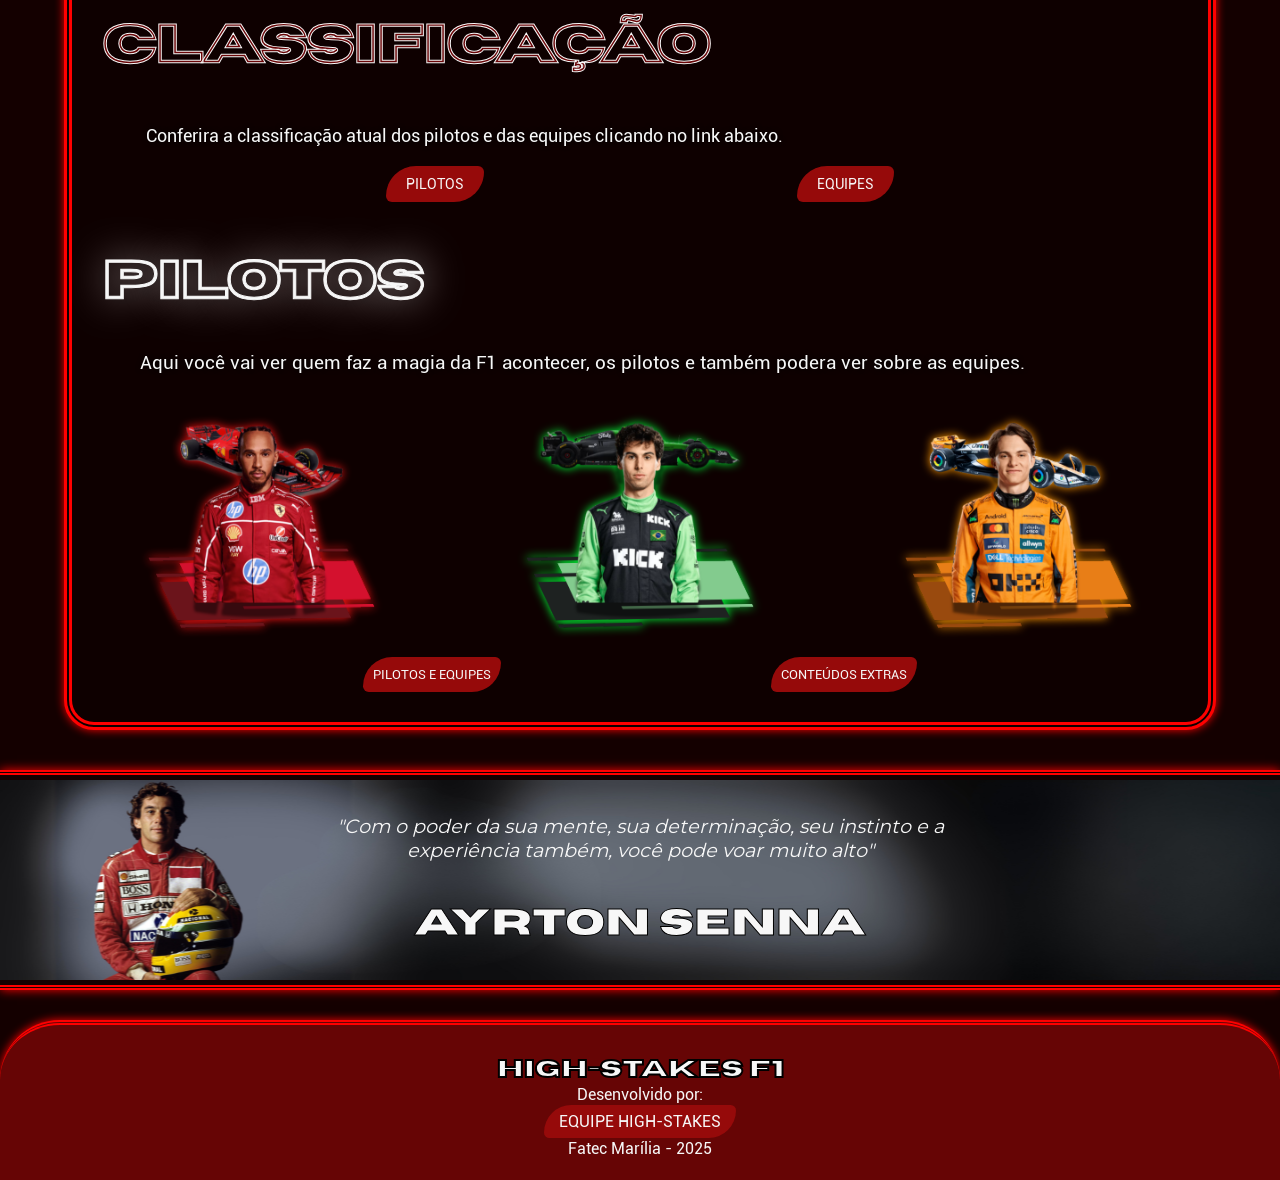
==== commit d9a06b37: "Atualização classificação 31/8" ====
--- a/PI/PRINCIPAL.html
+++ b/PI/PRINCIPAL.html
@@ -43,7 +43,7 @@
             <div class="gp">
                 <h4>17 - 19 de out</h4>
                 <p>United States GP</p>
-                <p>Circuit of the Americas</p>
+                <p>Circuit of the America</p>
             </div>
         </div>
         <div id="LDC">
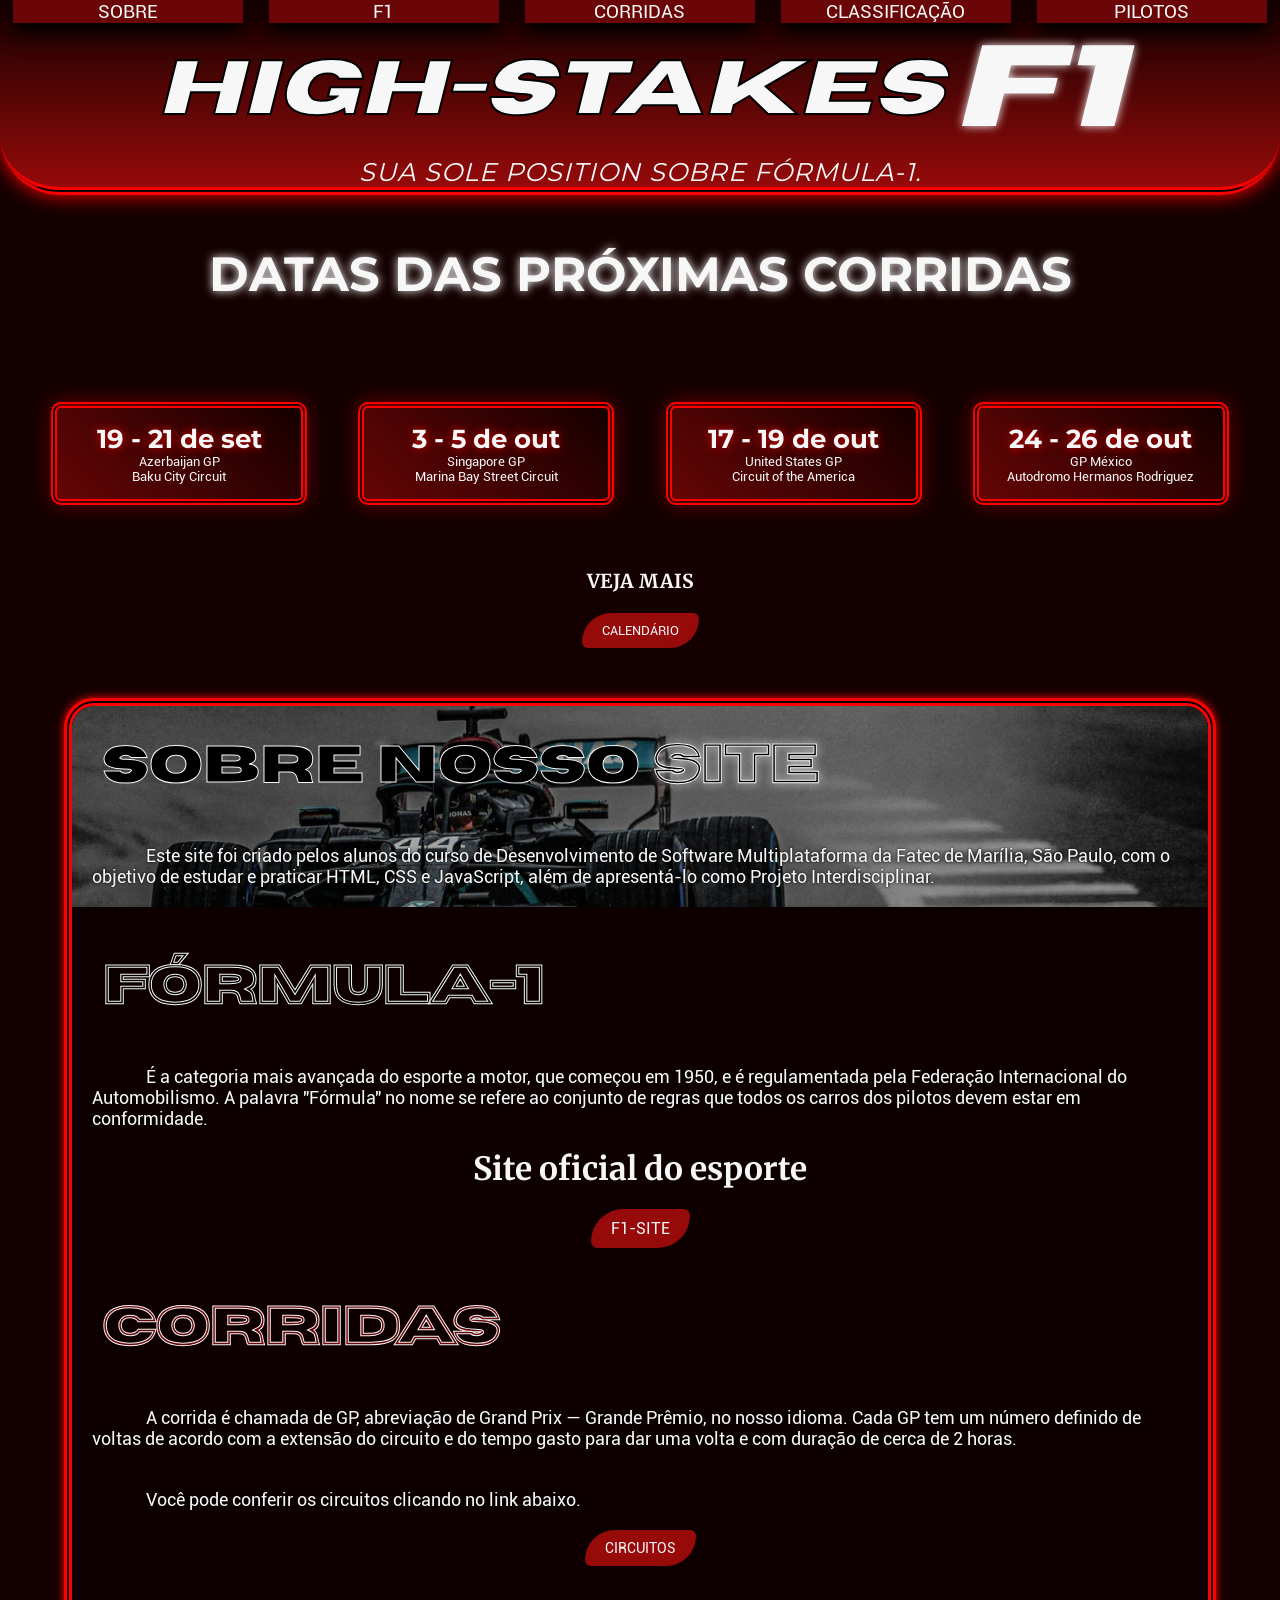
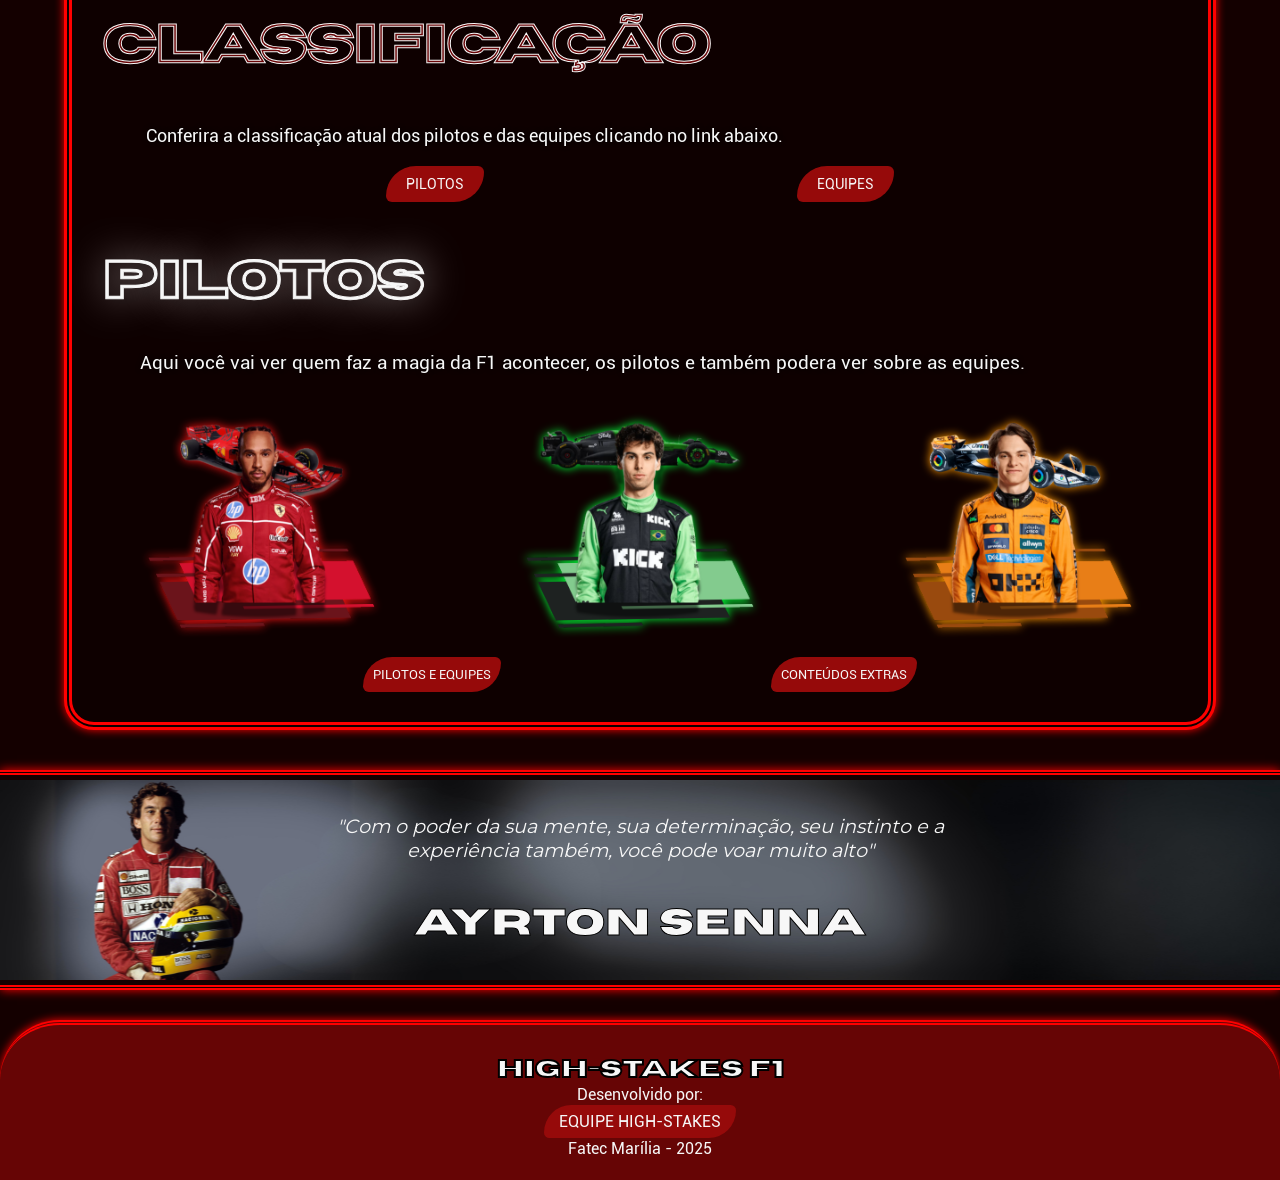
==== commit 8b4984f1: "Atualização 07 de Setembro" ====
--- a/PI/PRINCIPAL.html
+++ b/PI/PRINCIPAL.html
@@ -26,11 +26,6 @@
         <div id="DT"><h2>DATAS DAS PRÓXIMAS CORRIDAS</h2></div>
         <div class="container">
             <div class="gp">
-                <h4>5 - 7 de set</h4>
-                <p>GP D'Italia</p>
-                <p>Autodromo Nazionale Monza</p>
-            </div>
-            <div class="gp">
                 <h4>19 - 21 de set</h4>
                 <p>Azerbaijan GP</p>
                 <p>Baku City Circuit</p>
@@ -44,6 +39,11 @@
                 <h4>17 - 19 de out</h4>
                 <p>United States GP</p>
                 <p>Circuit of the America</p>
+            </div>
+            <div class="gp">
+                <h4>24 - 26 de out</h4>
+                <p>GP México</p>
+                <p>Autodromo Hermanos Rodriguez</p>
             </div>
         </div>
         <div id="LDC">
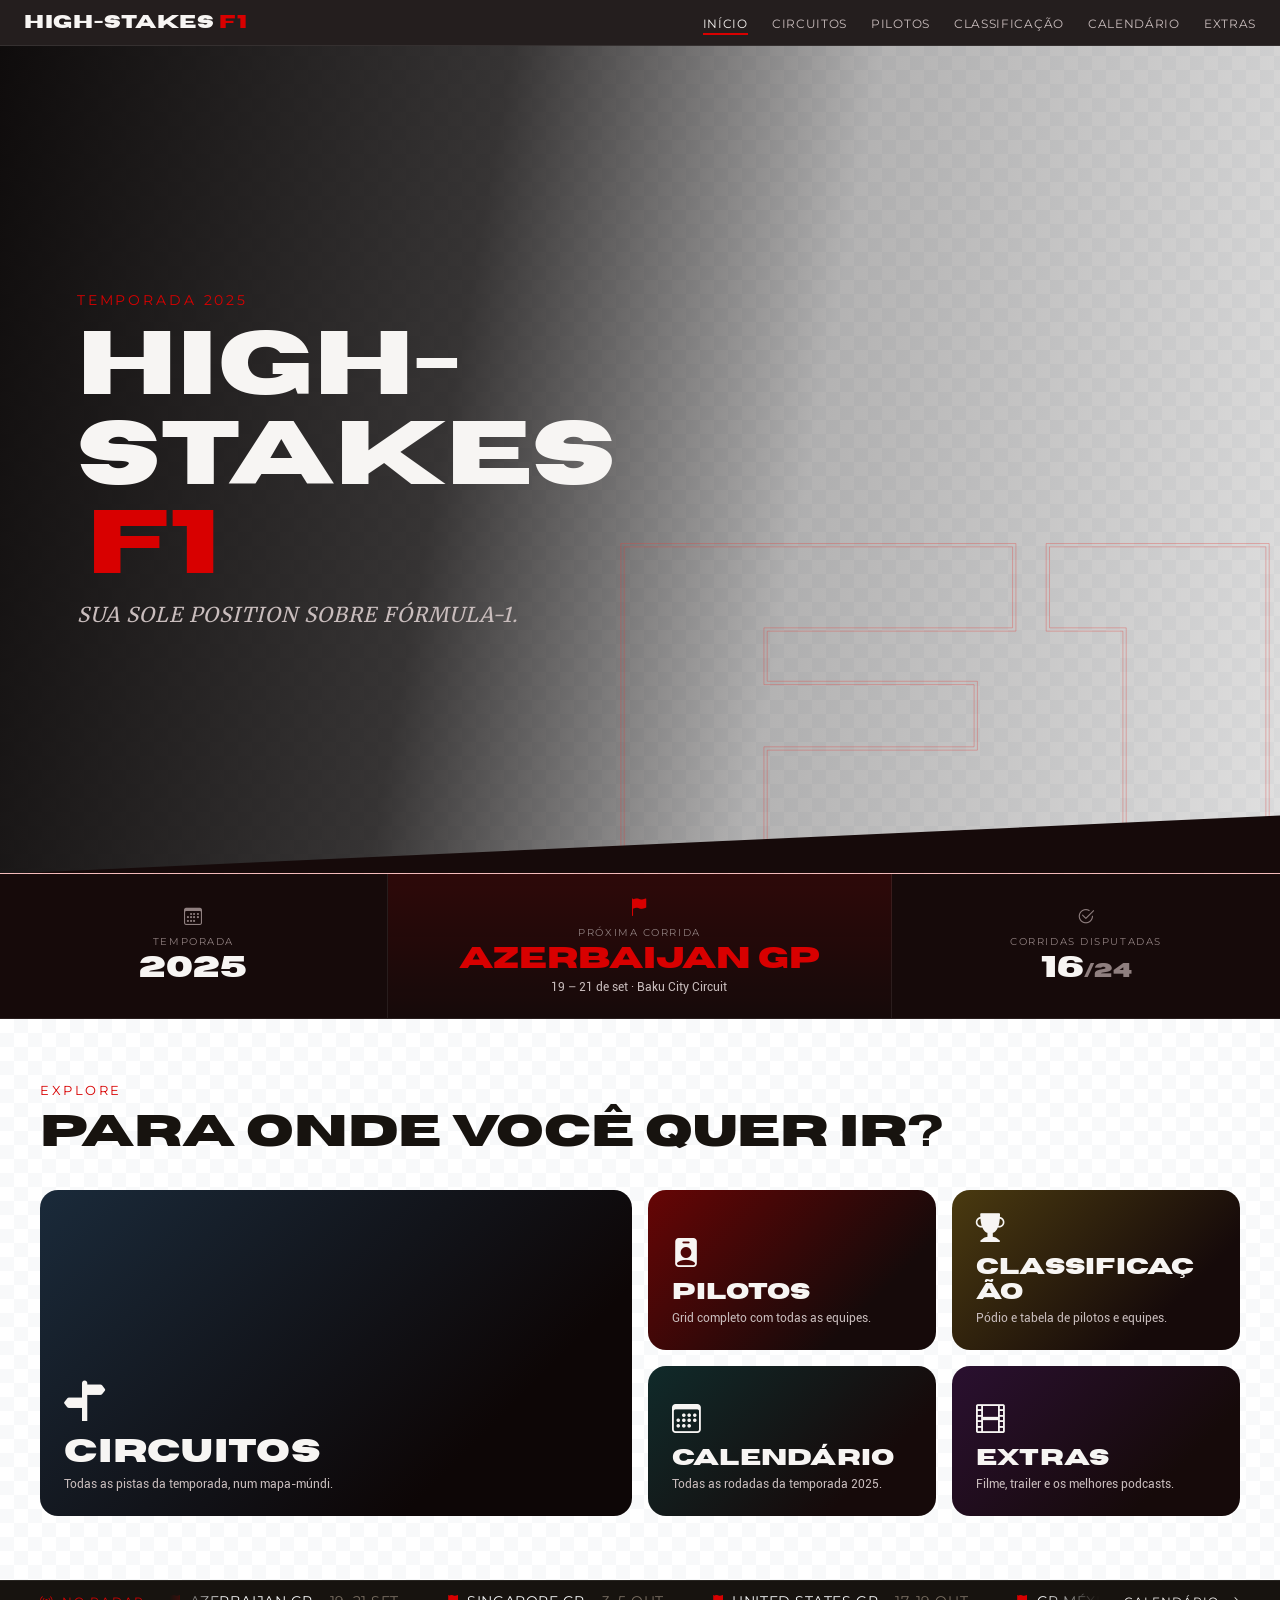
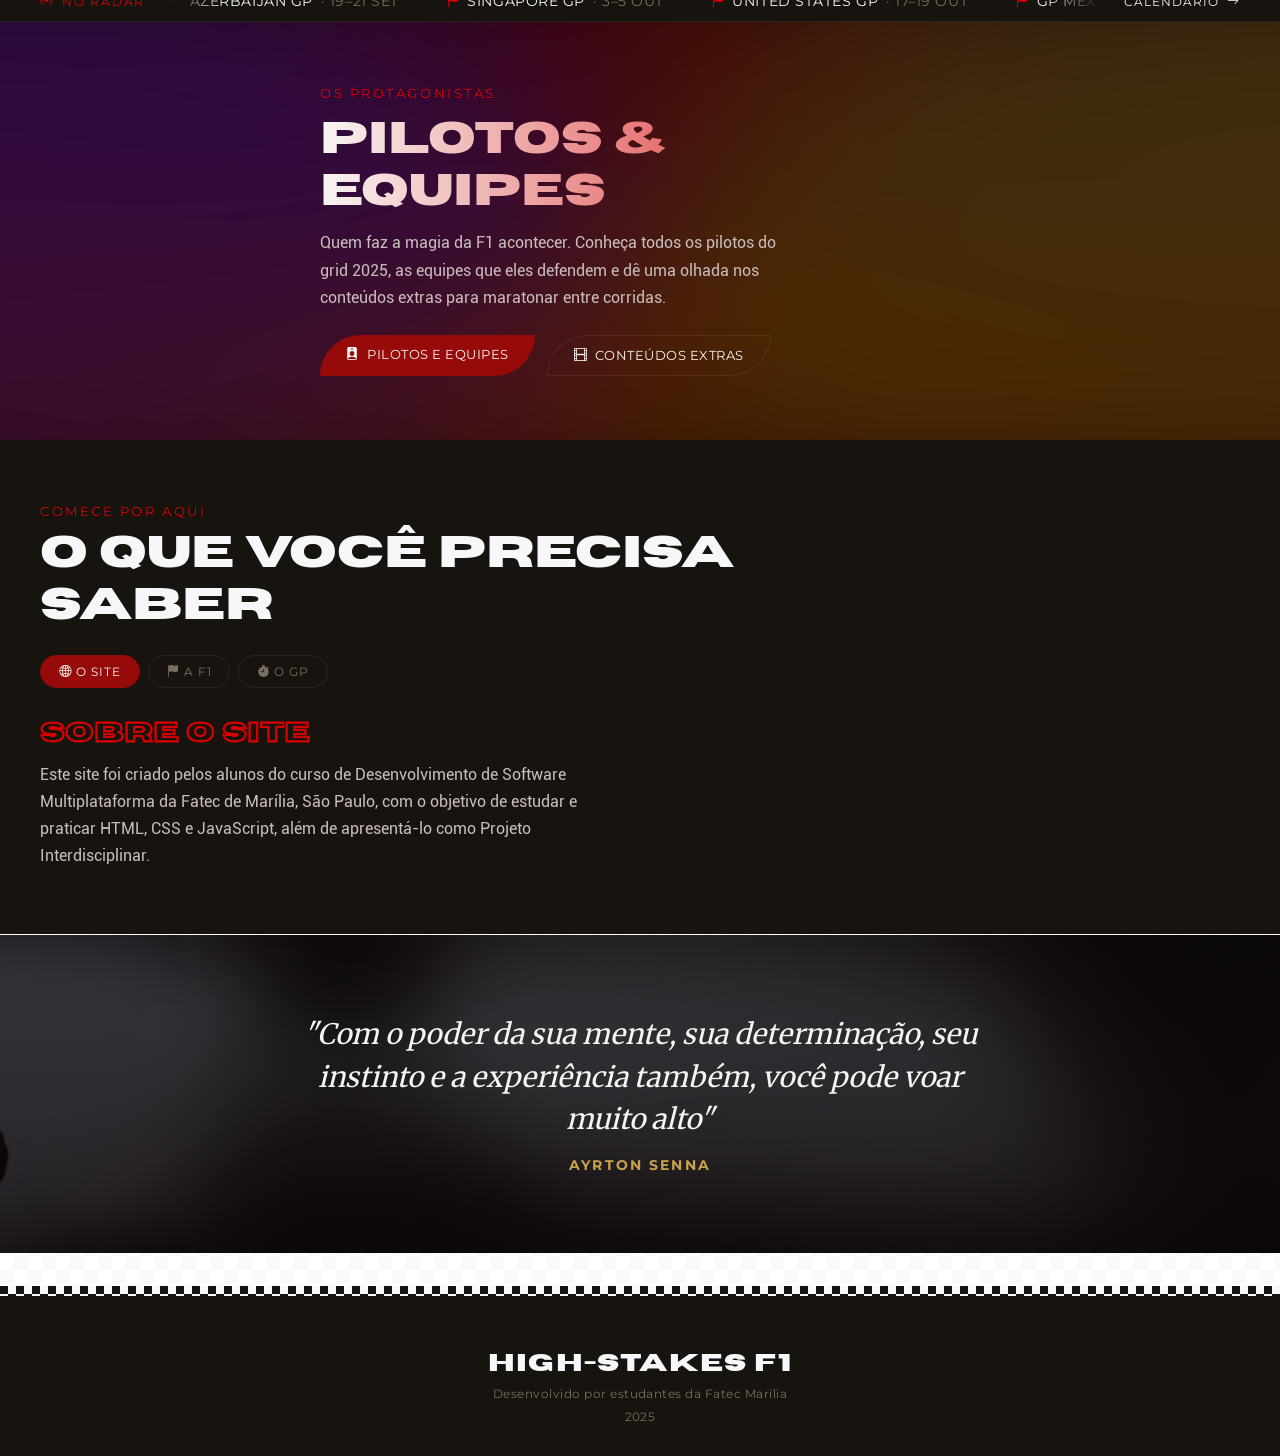
==== commit 66798308: "Redesign site UI/UX across all pages Introduce a shared global.css design system (tokens, fonts, nav" ====
--- a/PI/PRINCIPAL.html
+++ b/PI/PRINCIPAL.html
@@ -3,101 +3,160 @@
     <head>
         <meta charset="UTF-8">
         <meta name="viewport" content="width=device-width, initial-scale=1.0">
+        <link rel="stylesheet" href="https://cdn.jsdelivr.net/npm/bootstrap-icons@1.11.3/font/bootstrap-icons.css">
+        <link rel="stylesheet" href="CSS/global.css">
         <link rel="stylesheet" href="PRINCIPAL.css">
         <link rel="shortcut icon" href="Midias/Imagens/icone/favicon.ico" type="image/x-icon">
         <title>HIGH-STAKES</title>
     </head>
-    <body class="RED">
-        <header>
-            <nav>
-                <ul>
-                    <li><a href="#sobre">SOBRE</a></li>
-                    <li><a href="#f1">F1</a></li>
-                    <li><a href="#corridas">CORRIDAS</a></li>
-                    <li><a href="#classificacao">CLASSIFICAÇÃO</a></li>
-                    <li><a href="#corre">PILOTOS</a></li>
+    <body>
+        <header class="global-nav">
+            <div class="global-nav__inner">
+                <a class="global-nav__logo" href="PRINCIPAL.html">HIGH-STAKES <span>F1</span></a>
+                <input type="checkbox" id="global-nav-toggle" class="global-nav__toggle-input visually-hidden">
+                <label for="global-nav-toggle" class="global-nav__toggle-label" aria-label="Abrir menu">&#9776;</label>
+                <ul class="global-nav__links">
+                    <li><a href="PRINCIPAL.html" class="is-active">INÍCIO</a></li>
+                    <li><a href="HTML/corr.html">CIRCUITOS</a></li>
+                    <li><a href="HTML/corredores.html">PILOTOS</a></li>
+                    <li><a href="HTML/classificacao.html">CLASSIFICAÇÃO</a></li>
+                    <li><a href="HTML/data.html">CALENDÁRIO</a></li>
+                    <li><a href="HTML/CE.html">EXTRAS</a></li>
                 </ul>
-            </nav>
-            <div>
+            </div>
+        </header>
+        <header class="site-header hero">
+            <div class="hero-inner">
+                <span class="hero-kicker">TEMPORADA 2025</span>
                 <h1>HIGH-STAKES <span id="K1">F1</span></h1>
                 <p>SUA SOLE POSITION SOBRE FÓRMULA-1.</p>
             </div>
         </header>
-        <div id="DT"><h2>DATAS DAS PRÓXIMAS CORRIDAS</h2></div>
-        <div class="container">
-            <div class="gp">
-                <h4>19 - 21 de set</h4>
-                <p>Azerbaijan GP</p>
-                <p>Baku City Circuit</p>
+
+        <!-- ---------- Pulse strip: season at a glance ---------- -->
+        <section class="pulse">
+            <div class="pulse__item">
+                <i class="bi bi-calendar3 pulse__icon"></i>
+                <span class="pulse__label">TEMPORADA</span>
+                <strong class="pulse__value">2025</strong>
             </div>
-            <div class="gp">
-                <h4>3 - 5 de out</h4>
-                <p>Singapore GP</p>
-                <p>Marina Bay Street Circuit</p>
+            <div class="pulse__item pulse__item--accent">
+                <i class="bi bi-flag-fill pulse__icon"></i>
+                <span class="pulse__label">PRÓXIMA CORRIDA</span>
+                <strong class="pulse__value">Azerbaijan GP</strong>
+                <span class="pulse__sub">19 – 21 de set · Baku City Circuit</span>
             </div>
-            <div class="gp">
-                <h4>17 - 19 de out</h4>
-                <p>United States GP</p>
-                <p>Circuit of the America</p>
+            <div class="pulse__item">
+                <i class="bi bi-check2-circle pulse__icon"></i>
+                <span class="pulse__label">CORRIDAS DISPUTADAS</span>
+                <strong class="pulse__value">16<span class="pulse__of">/24</span></strong>
             </div>
-            <div class="gp">
-                <h4>24 - 26 de out</h4>
-                <p>GP México</p>
-                <p>Autodromo Hermanos Rodriguez</p>
-            </div>
-        </div>
-        <div id="LDC">
-            <h3>VEJA MAIS</h3>
-            <a href="HTML/data.html">CALENDÁRIO</a>
-        </div>
+        </section>
+
         <main>
-            <section id="sobre" >
-                <h2>SOBRE NOSSO <span id="site">SITE</span></h2>
-                <p>Este site foi criado pelos alunos do curso de Desenvolvimento de Software Multiplataforma da Fatec de Marília, São Paulo, com o objetivo de estudar e praticar HTML, CSS e JavaScript, além de apresentá-lo como Projeto Interdisciplinar.</p>
-            </section>
-            <section id="f1">
-                <h2>FÓRMULA-1</h2>
-                <P>É a categoria mais avançada do esporte a motor, que começou em 1950, e é regulamentada pela Federação Internacional do Automobilismo. A palavra "Fórmula" no nome se refere ao conjunto de regras que todos os carros dos pilotos devem estar em conformidade.</P>
-                <h3>Site oficial do esporte</h3>
-                <div>
-                    <a href="https://www.formula1.com/" target="_blank">F1-SITE</a>
+            <!-- ---------- Explore: bento grid navigation ---------- -->
+            <section class="explore">
+                <div class="explore__head">
+                    <span class="page-kicker">EXPLORE</span>
+                    <h2>Para onde você quer ir?</h2>
+                </div>
+                <div class="explore__grid">
+                    <a href="HTML/corr.html" class="explore__card explore__card--circuits">
+                        <i class="bi bi-signpost-split-fill explore__icon"></i>
+                        <h3>Circuitos</h3>
+                        <p>Todas as pistas da temporada, num mapa-múndi.</p>
+                    </a>
+                    <a href="HTML/corredores.html" class="explore__card explore__card--drivers">
+                        <i class="bi bi-person-badge-fill explore__icon"></i>
+                        <h3>Pilotos</h3>
+                        <p>Grid completo com todas as equipes.</p>
+                    </a>
+                    <a href="HTML/classificacao.html" class="explore__card explore__card--standings">
+                        <i class="bi bi-trophy-fill explore__icon"></i>
+                        <h3>Classificação</h3>
+                        <p>Pódio e tabela de pilotos e equipes.</p>
+                    </a>
+                    <a href="HTML/data.html" class="explore__card explore__card--calendar">
+                        <i class="bi bi-calendar3 explore__icon"></i>
+                        <h3>Calendário</h3>
+                        <p>Todas as rodadas da temporada 2025.</p>
+                    </a>
+                    <a href="HTML/CE.html" class="explore__card explore__card--extras">
+                        <i class="bi bi-film explore__icon"></i>
+                        <h3>Extras</h3>
+                        <p>Filme, trailer e os melhores podcasts.</p>
+                    </a>
                 </div>
             </section>
-            <section id="corridas">
-                <h2>CORRIDAS</h2>
-                <p>A corrida é chamada de GP, abreviação de Grand Prix — Grande Prêmio, no nosso idioma. Cada GP  tem um número definido de voltas de acordo com a extensão do circuito e do tempo gasto para dar uma volta e com duração de cerca de 2 horas.
-                </p>
-                <p>Você pode conferir os circuitos clicando no link abaixo.</p>
-                <div>
-                    <a href="HTML/corr.html">CIRCUITOS</a>
+
+            <!-- ---------- Ticker: continuous scrolling race radar ---------- -->
+            <section class="ticker">
+                <span class="ticker__label"><i class="bi bi-broadcast"></i> NO RADAR</span>
+                <div class="ticker__viewport">
+                    <div class="ticker__track">
+                        <div class="ticker__group">
+                            <span><i class="bi bi-flag-fill"></i> AZERBAIJAN GP <b>· 19–21 SET</b></span>
+                            <span><i class="bi bi-flag-fill"></i> SINGAPORE GP <b>· 3–5 OUT</b></span>
+                            <span><i class="bi bi-flag-fill"></i> UNITED STATES GP <b>· 17–19 OUT</b></span>
+                            <span><i class="bi bi-flag-fill"></i> GP MÉXICO <b>· 24–26 OUT</b></span>
+                        </div>
+                        <div class="ticker__group" aria-hidden="true">
+                            <span><i class="bi bi-flag-fill"></i> AZERBAIJAN GP <b>· 19–21 SET</b></span>
+                            <span><i class="bi bi-flag-fill"></i> SINGAPORE GP <b>· 3–5 OUT</b></span>
+                            <span><i class="bi bi-flag-fill"></i> UNITED STATES GP <b>· 17–19 OUT</b></span>
+                            <span><i class="bi bi-flag-fill"></i> GP MÉXICO <b>· 24–26 OUT</b></span>
+                        </div>
+                    </div>
+                </div>
+                <a href="HTML/data.html" class="ticker__cta">CALENDÁRIO <i class="bi bi-arrow-right"></i></a>
+            </section>
+
+            <!-- ---------- Drivers spotlight ---------- -->
+            <section class="spotlight">
+                <div class="spotlight__text">
+                    <span class="page-kicker">OS PROTAGONISTAS</span>
+                    <h2>Pilotos &amp; equipes</h2>
+                    <p>Quem faz a magia da F1 acontecer. Conheça todos os pilotos do grid 2025, as equipes que eles defendem e dê uma olhada nos conteúdos extras para maratonar entre corridas.</p>
+                    <div class="spotlight__actions">
+                        <a href="HTML/corredores.html" class="btn btn-primary"><i class="bi bi-person-badge-fill"></i> PILOTOS E EQUIPES</a>
+                        <a href="HTML/CE.html" class="btn btn-ghost"><i class="bi bi-film"></i> CONTEÚDOS EXTRAS</a>
+                    </div>
                 </div>
             </section>
-            <section id="classificacao">
-                <h2>CLASSIFICAÇÃO</h2>
-                <p>Conferira a classificação atual dos pilotos e das equipes clicando no link abaixo.</p>
-                <div>
-                    <div>
-                        <a href="js/classificacao_pilotos.html">PILOTOS</a>
+
+            <!-- ---------- Explainer: CSS-only tabbed glossary ---------- -->
+            <section class="explainer">
+                <div class="explainer__text">
+                    <span class="page-kicker">COMECE POR AQUI</span>
+                    <h2>O que você precisa saber</h2>
+
+                    <input type="radio" name="explainer-tab" id="tab-site" class="visually-hidden" checked>
+                    <input type="radio" name="explainer-tab" id="tab-f1" class="visually-hidden">
+                    <input type="radio" name="explainer-tab" id="tab-corrida" class="visually-hidden">
+                    <div class="explainer__switch">
+                        <label for="tab-site"><i class="bi bi-globe2"></i> O SITE</label>
+                        <label for="tab-f1"><i class="bi bi-flag-fill"></i> A F1</label>
+                        <label for="tab-corrida"><i class="bi bi-stopwatch-fill"></i> O GP</label>
                     </div>
-                    <div>
-                        <a href="js/classificacao_equipes.html">EQUIPES</a>
+
+                    <div class="explainer__panel panel-site">
+                        <h3>Sobre o <span id="site">SITE</span></h3>
+                        <p>Este site foi criado pelos alunos do curso de Desenvolvimento de Software Multiplataforma da Fatec de Marília, São Paulo, com o objetivo de estudar e praticar HTML, CSS e JavaScript, além de apresentá-lo como Projeto Interdisciplinar.</p>
                     </div>
-                </div>
-            </section>        
-            <section id="corre">
-                <h2>PILOTOS</h2>
-                <p>Aqui você vai ver quem faz a magia da F1 acontecer, os pilotos e também podera ver sobre as equipes.</p>
-                <div id="FCO">
-                    <img src="Midias/Imagens/corredores/1.png"alt="">
-                    <img src="Midias/Imagens/corredores/17.png" alt="" >
-                    <img src="Midias/Imagens/corredores/5.png" alt="" >
-                </div>
-                <div id="BCO">
-                    <a href="HTML/corredores.html">PILOTOS E EQUIPES</a>
-                    <a href="HTML/CE.html">CONTEÚDOS EXTRAS</a>
+                    <div class="explainer__panel panel-f1">
+                        <h3 id="site" >Fórmula 1</h3>
+                        <p>É a categoria mais avançada do esporte a motor, que começou em 1950, e é regulamentada pela Federação Internacional do Automobilismo. A palavra "Fórmula" no nome se refere ao conjunto de regras que todos os carros dos pilotos devem estar em conformidade.</p>
+                        <a href="https://www.formula1.com/" target="_blank" class="btn btn-ghost">SITE OFICIAL <i class="bi bi-box-arrow-up-right"></i></a>
+                    </div>
+                    <div class="explainer__panel panel-corrida">
+                        <h3 id="site" >Corridas</h3>
+                        <p>A corrida é chamada de GP, abreviação de Grand Prix — Grande Prêmio, no nosso idioma. Cada GP tem um número definido de voltas de acordo com a extensão do circuito e do tempo gasto para dar uma volta, com duração de cerca de 2 horas.</p>
+                        <a href="HTML/corr.html" class="btn btn-ghost">VER CIRCUITOS <i class="bi bi-arrow-right"></i></a>
+                    </div>
                 </div>
             </section>
         </main>
+
         <aside id="SITA">
             <p>"Com o poder da sua mente, sua determinação, seu instinto e a experiência também, você pode voar muito alto"</p>
             <h4>AYRTON SENNA</h4>
@@ -105,9 +164,8 @@
         <footer>
             <div id="rodape">
                 <h2>HIGH-STAKES F1</h2>
-                <p>Desenvolvido por:</p>
-                <a href="HTML/creditos.html">EQUIPE HIGH-STAKES</a>
-                <p>Fatec Marília - 2025</p>
+                <p>Desenvolvido por estudantes da Fatec Marília</p>
+                <p>2025</p>
             </div>
         </footer>
     </body>
--- a/PI/CSS/global.css
+++ b/PI/CSS/global.css
@@ -0,0 +1,447 @@
+/* ============================================================
+   HIGH-STAKES F1 — Global design system
+   Fonts, tokens, reset, base typography and shared components
+   shared by every page. Page-specific CSS loads AFTER this file.
+   ============================================================ */
+
+@font-face {
+    font-family: FP;
+    src: url(../Midias/Fontes/Horizon-Font/horizon.otf);
+}
+@font-face {
+    font-family: FS;
+    src: url(../Midias/Fontes/Horizon-Font/horizon_outlined.otf);
+}
+@font-face {
+    font-family: Roboto1;
+    src: url(../Midias/Fontes/Roboto-Regular.ttf);
+}
+@font-face {
+    font-family: M1;
+    src: url(../Midias/Fontes/Montserrat-VariableFont_wght.ttf);
+}
+@font-face {
+    font-family: MERRI;
+    src: url(../Midias/Fontes/Merriweather/Merriweather-VariableFont_opsz\,wdth\,wght.ttf);
+}
+
+/* ---------- Design tokens ---------- */
+:root{
+    /* Neutrals / surfaces */
+    --bg: #0d0606;
+    --bg-raised: #160a0a;
+    --surface: #1f1212;
+    --surface-alt: #2a1717;
+    --border-subtle: rgba(255,255,255,0.08);
+    --border-strong: rgba(227,68,65,0.35);
+
+    /* Text */
+    --text-primary: #f7f5f3;
+    --text-secondary: #c9bdbd;
+    --text-muted: #8f7f7f;
+    --text-on-accent: #f7f5f3;
+
+    /* Red scale */
+    --red-100: #e34441;
+    --red-200: #d80000;
+    --red-300: #960a0a;
+    --red-400: #660505;
+    --red-500: #680000;
+    --red-600: #160000;
+    --red-700: #6a0608;
+
+    /* Semantic roles */
+    --accent: var(--red-200);
+    --accent-strong: var(--red-300);
+    --accent-soft: rgba(216,0,0,0.14);
+    --link: var(--red-100);
+    --link-hover: var(--red-200);
+    --focus-ring: #ff6b67;
+
+    /* Complementary accent */
+    --gold: #c9a24b;
+
+    /* Light surfaces (standings/table sections) */
+    --light-surface: #f0ece6;
+    --light-surface-alt: #d8cdbd;
+
+    /* Paper — editorial light sections (the main content "voice") */
+    --paper: #f6f7f8;
+    --paper-alt: #ebedef;
+    --check-a: #ffffff;
+    --check-b: #f8f9fa;
+    --ink: #17130f;
+    --ink-soft: #4a4039;
+    --ink-muted: #7a6f63;
+    --hairline: rgba(23,19,15,0.12);
+
+    /* Elevation */
+    --shadow-sm: 0 1px 3px rgba(0,0,0,0.4);
+    --shadow-md: 0 4px 16px rgba(0,0,0,0.5);
+    --shadow-lg: 0 12px 32px rgba(0,0,0,0.55);
+    --shadow-accent: 0 0 0 1px var(--border-strong), 0 8px 24px rgba(216,0,0,0.18);
+
+    /* Radius */
+    --radius-sm: 4px;
+    --radius-md: 10px;
+    --radius-lg: 18px;
+    --radius-pill: 999px;
+
+    /* Spacing scale */
+    --space-1: 4px;
+    --space-2: 8px;
+    --space-3: 12px;
+    --space-4: 16px;
+    --space-5: 24px;
+    --space-6: 32px;
+    --space-7: 48px;
+    --space-8: 64px;
+    --space-9: 96px;
+
+    /* Typography */
+    --font-display: FP, "Arial Narrow", sans-serif;
+    --font-display-outline: FS, FP, sans-serif;
+    --font-subhead: MERRI, Georgia, serif;
+    --font-body: Roboto1, Arial, sans-serif;
+    --font-ui: M1, Arial, sans-serif;
+
+    /* Legacy aliases — kept so pages not yet fully migrated still resolve */
+    --C1P: var(--text-primary);
+    --cor1: var(--red-100);
+    --cor2: var(--red-200);
+    --cor3: var(--red-300);
+    --cor4: var(--red-400);
+    --cor5: var(--red-500);
+    --cor6: var(--red-600);
+    --cor7: var(--red-700);
+    --cor8: var(--bg-raised);
+    --cor9: var(--bg);
+    --cor10: var(--light-surface);
+    --cor11: var(--light-surface-alt);
+    --VERMELHO: var(--accent);
+}
+
+/* ---------- Reset ---------- */
+*{
+    margin: 0;
+    padding: 0;
+    box-sizing: border-box;
+    flex-wrap: wrap;
+    scroll-behavior: smooth;
+}
+*::selection{
+    background-color: var(--accent);
+    color: var(--text-primary);
+}
+:focus-visible{
+    outline: 2px solid var(--focus-ring);
+    outline-offset: 2px;
+}
+
+/* ---------- Scrollbar ---------- */
+html{
+    scrollbar-color: var(--accent-strong) var(--bg-raised);
+    scrollbar-width: thin;
+}
+::-webkit-scrollbar{
+    width: 12px;
+    height: 12px;
+}
+::-webkit-scrollbar-track{
+    background: var(--bg-raised);
+}
+::-webkit-scrollbar-thumb{
+    background-color: var(--accent-strong);
+    border-radius: var(--radius-pill);
+    border: 3px solid var(--bg-raised);
+}
+::-webkit-scrollbar-thumb:hover{
+    background-color: var(--accent);
+}
+::-webkit-scrollbar-corner{
+    background: var(--bg-raised);
+}
+
+/* ---------- Shared: checkered "racing flag" paper background ----------
+   Applied wherever a page uses the light "paper" surface as its base
+   (replaces flat --paper fill on body/main for the light sections). */
+.checkered{
+    background-color: var(--check-a);
+    background-image: repeating-conic-gradient(var(--check-b) 0% 25%, transparent 0% 50%);
+    background-size: 28px 28px;
+}
+
+/* ---------- Base typography ---------- */
+body{
+    background-color: var(--bg);
+    color: var(--text-primary);
+    font-family: var(--font-body);
+}
+h1, h2, h3{
+    font-family: var(--font-display);
+}
+a{
+    color: var(--link);
+    text-decoration: none;
+}
+.visually-hidden{
+    position: absolute !important;
+    width: 1px;
+    height: 1px;
+    overflow: hidden;
+    clip: rect(0,0,0,0);
+    white-space: nowrap;
+}
+
+/* ---------- Shared: card skin ---------- */
+.card-base{
+    position: relative;
+    background-color: var(--surface);
+    border: 1px solid var(--border-subtle);
+    border-radius: var(--radius-md);
+    box-shadow: var(--shadow-sm);
+    overflow: hidden;
+    transition: transform 0.25s ease, box-shadow 0.25s ease, border-color 0.25s ease;
+}
+.card-base::before{
+    content: "";
+    position: absolute;
+    inset: 0;
+    border-radius: inherit;
+    padding: 1px;
+    background: linear-gradient(135deg, var(--accent), transparent 40%, transparent 60%, var(--gold));
+    opacity: 0;
+    -webkit-mask: linear-gradient(#000 0 0) content-box, linear-gradient(#000 0 0);
+    -webkit-mask-composite: xor;
+    mask-composite: exclude;
+    transition: opacity 0.3s ease;
+    pointer-events: none;
+}
+.card-base:hover{
+    transform: translateY(-6px);
+    box-shadow: var(--shadow-lg);
+}
+.card-base:hover::before{
+    opacity: 1;
+}
+
+/* ---------- Shared: buttons (sliding-fill press effect) ---------- */
+.btn{
+    position: relative;
+    display: inline-block;
+    font-family: var(--font-ui);
+    letter-spacing: 0.04em;
+    text-transform: uppercase;
+    font-size: 0.8rem;
+    text-decoration: none;
+    padding: 12px 26px;
+    border-radius: var(--radius-pill) var(--radius-sm);
+    border: none;
+    cursor: pointer;
+    overflow: hidden;
+    isolation: isolate;
+    z-index: 0;
+    transition: transform 0.15s ease, box-shadow 0.25s ease;
+}
+.btn::before{
+    content: "";
+    position: absolute;
+    inset: 0;
+    z-index: -1;
+    transform: translateX(-100%);
+    transition: transform 0.35s cubic-bezier(.65,0,.35,1);
+}
+.btn:hover::before{
+    transform: translateX(0);
+}
+.btn:active{
+    transform: scale(0.96);
+}
+.btn-primary{
+    background-color: var(--accent-strong);
+    color: var(--text-primary);
+}
+.btn-primary::before{
+    background-color: var(--accent);
+}
+.btn-primary:hover{
+    box-shadow: var(--shadow-accent);
+}
+.btn-ghost{
+    background-color: transparent;
+    border: 1px solid var(--border-subtle);
+    color: var(--text-primary);
+}
+.btn-ghost::before{
+    background-color: var(--accent);
+}
+.btn-ghost:hover{
+    border-color: var(--accent);
+    color: var(--text-primary);
+}
+
+/* ---------- Shared: header / nav (mobile toggle, no JS) ---------- */
+.site-nav__toggle-input{
+    position: absolute;
+}
+.site-nav__toggle-label{
+    display: none;
+    cursor: pointer;
+    font-size: 1.8rem;
+    color: var(--text-primary);
+    line-height: 1;
+    padding: var(--space-2);
+}
+
+/* ---------- Global nav bar — identical on every page ---------- */
+.global-nav{
+    position: sticky;
+    top: 0;
+    z-index: 100;
+    width: 100%;
+    background-color: rgba(13,6,6,0.9);
+    backdrop-filter: blur(12px);
+    border-bottom: 1px solid var(--border-subtle);
+}
+.global-nav__inner{
+    max-width: 1300px;
+    margin: 0 auto;
+    display: flex;
+    align-items: center;
+    justify-content: space-between;
+    padding: var(--space-3) var(--space-5);
+    position: relative;
+}
+.global-nav__logo{
+    font-family: var(--font-display);
+    font-size: 1.1rem;
+    letter-spacing: 0.04em;
+    color: var(--text-primary);
+}
+.global-nav__logo span{
+    color: var(--accent);
+}
+.global-nav__toggle-input{
+    position: absolute;
+}
+.global-nav__toggle-label{
+    display: none;
+    cursor: pointer;
+    font-size: 1.6rem;
+    color: var(--text-primary);
+    line-height: 1;
+}
+.global-nav__links{
+    display: flex;
+    align-items: center;
+    gap: var(--space-5);
+    list-style: none;
+}
+.global-nav__links a{
+    font-family: var(--font-ui);
+    letter-spacing: 0.06em;
+    text-transform: uppercase;
+    font-size: 0.72rem;
+    color: var(--text-secondary);
+    border-bottom: 2px solid transparent;
+    padding-bottom: 2px;
+    transition: color 0.2s ease, border-color 0.2s ease;
+}
+.global-nav__links a:hover,
+.global-nav__links a.is-active{
+    color: var(--text-primary);
+    border-bottom-color: var(--accent);
+}
+@media (max-width: 879px){
+    .global-nav__toggle-label{
+        display: flex;
+        align-items: center;
+        justify-content: center;
+        z-index: 2;
+    }
+    .global-nav__links{
+        position: fixed;
+        top: 0;
+        right: 0;
+        bottom: 0;
+        width: 70%;
+        max-width: 300px;
+        flex-direction: column;
+        align-items: flex-start;
+        justify-content: flex-start;
+        gap: var(--space-4);
+        background-color: var(--bg-raised);
+        box-shadow: var(--shadow-lg);
+        transform: translateX(100%);
+        transition: transform 0.25s ease;
+        padding: var(--space-8) var(--space-5);
+        z-index: 1000;
+    }
+    .global-nav__links a{
+        font-size: 0.9rem;
+        color: var(--text-primary);
+    }
+    #global-nav-toggle:checked ~ .global-nav__links{
+        transform: translateX(0);
+    }
+}
+
+/* ---------- Shared: footer ---------- */
+footer{
+    position: relative;
+    background-color: var(--ink);
+    width: 100%;
+    padding: var(--space-7) 0 var(--space-6);
+    margin-top: var(--space-6);
+}
+footer::before{
+    content: "";
+    position: absolute;
+    top: 0;
+    left: 0;
+    right: 0;
+    height: 10px;
+    background-image: repeating-conic-gradient(var(--paper) 0% 25%, var(--ink) 0% 50%);
+    background-size: 16px 16px;
+}
+#rodape{
+    width: 100%;
+    display: flex;
+    align-items: center;
+    flex-direction: column;
+    justify-content: center;
+    gap: var(--space-2);
+}
+#rodape h2, #rodape h3{
+    font-family: var(--font-display);
+    text-align: center;
+    color: var(--paper);
+    letter-spacing: 0.05em;
+    display: flex;
+    flex-direction: row;
+    align-items: center;
+    margin-top: var(--space-4);
+}
+#rodape p{
+    font-family: var(--font-ui);
+    color: var(--ink-muted);
+    font-size: 0.75rem;
+    letter-spacing: 0.04em;
+}
+
+/* ---------- Responsive breakpoints (shared components) ---------- */
+@media (min-width: 600px){
+    /* 2-column card grids handled per-page */
+}
+@media (min-width: 880px){
+    .site-nav__toggle-label{
+        display: none;
+    }
+}
+@media (max-width: 879px){
+    .site-nav__toggle-label{
+        display: flex;
+        align-items: center;
+        justify-content: center;
+    }
+}
--- a/PI/PRINCIPAL.css
+++ b/PI/PRINCIPAL.css
@@ -1,839 +1,629 @@
-@font-face {
-    font-family: FP;
-    src: url(Midias/Fontes/Horizon-Font/horizon.otf);
-}
-@font-face {
-    font-family: FS;
-    src: url(Midias/Fontes/Horizon-Font/horizon_outlined.otf);
-}
-@font-face {
-    font-family: Roboto1;
-    src: url(Midias/Fontes/Roboto-Regular.ttf);
-}
-@font-face {
-    font-family: M1;
-    src: url(Midias/Fontes/Montserrat-VariableFont_wght.ttf);
-}
-@font-face {
-    font-family: MERRI;
-    src: url(Midias/Fontes/Merriweather/Merriweather-VariableFont_opsz\,wdth\,wght.ttf);
-}
-*{
-    margin: 0;
-    padding: 0;
-    box-sizing: border-box;
+body{
+    overflow-x: hidden;
+    display: flex;
+    flex-direction: column;
+    background-color: var(--check-a);
+    background-image: repeating-conic-gradient(var(--check-b) 0% 25%, transparent 0% 50%);
+    background-size: 28px 28px;
+}
+
+/* ---------- Hero ---------- */
+.hero{
+    position: relative;
+    min-height: 92vh;
+    width: 100%;
+    display: flex;
+    align-items: center;
+    background-image:
+        linear-gradient(100deg, rgba(5,2,2,.96) 0%, rgba(5,2,2,.8) 36%, rgba(5,2,2,.3) 62%, rgba(5,2,2,.12) 100%),
+        url(https://images.unsplash.com/photo-1763053628565-2d38fdca5835?w=1920&q=80&fm=jpg&fit=crop);
+    background-size: cover;
+    background-position: center;
+    background-repeat: no-repeat;
+    border-bottom: 1px solid var(--border-strong);
+    overflow: hidden;
+}
+.hero::after{
+    content: "F1";
+    position: absolute;
+    right: -2vw;
+    bottom: -8vw;
+    font-family: var(--font-display-outline);
+    font-size: 38vw;
+    line-height: 1;
+    color: transparent;
+    -webkit-text-stroke: 1px var(--border-strong);
+    pointer-events: none;
+    z-index: 0;
+}
+.hero::before{
+    content: "";
+    position: absolute;
+    left: 0;
+    right: 0;
+    bottom: -1px;
+    height: 90px;
+    background-color: var(--bg-raised);
+    clip-path: polygon(0 100%, 100% 35%, 100% 100%);
+    z-index: 2;
+}
+a:hover:not(.btn, .btn *){
+    color: var(--accent);
+}
+.hero-inner{
+    position: relative;
+    z-index: 2;
+    width: 100%;
+    max-width: 760px;
+    margin-left: 6vw;
+    display: flex;
+    flex-direction: column;
+    align-items: flex-start;
+    text-align: left;
+    gap: var(--space-3);
+}
+.hero-kicker{
+    font-family: var(--font-ui);
+    letter-spacing: 0.2em;
+    text-transform: uppercase;
+    color: var(--accent);
+    font-size: 0.9rem;
+}
+#K1{
+    color: var(--accent);
+    font-size: 1em;
+    margin-left: 10px;
+}
+.hero-inner h1{
+    font-family: var(--font-display);
+    font-size: clamp(2.5rem, 7vw, 6rem);
+    text-align: left;
+    color: var(--text-primary);
+    display: flex;
     flex-wrap: wrap;
-    scroll-behavior: smooth;
-}
-*::selection{
-    background-color: var(--cor2);
-    color: var(--C1P);
-}
-.RED{
-    --C1P: rgb(247, 247, 247);
-    --cor1: rgb(227, 68, 65);
-    --cor2: rgb(216, 0, 0);
-    --cor3: #960a0a;
-    --cor4: rgb(102, 5, 5);
-    --cor5: rgb(104, 0, 0);
-    --cor6: rgb(22, 0, 0);
-    --cor7: rgb(106, 6, 8);
-    --cor8: rgb(14, 0, 0);
-    --cor9: rgb(20, 0, 0);
-    --VERMELHO: red;
-}
-.BLUE{
-    --C1P: rgb(247, 247, 247);
-    --cor1: rgb(65, 76, 227);
-    --cor2: rgb(0, 40, 216);
-    --cor3: #0a3b96;
-    --cor4: rgb(5, 28, 102);
-    --cor5: rgb(0, 19, 104);
-    --cor6: rgb(0, 4, 22);
-    --cor7: rgb(6, 29, 106);
-    --cor8: rgb(14, 0, 0);
-    --cor9: rgb(0, 2, 29);
-    --VERMELHO: blue;
-}
-body{
-    background-color: var(--cor9);
-    overflow-x: hidden;
-    display: flex;
-    flex-direction: column;
-}
-header{
-    box-shadow: 0px 0px 20px var(--VERMELHO);
-    width: 100%;
-    height: auto;
+    justify-content: flex-start;
+    line-height: 1;
+}
+.hero-inner p{
+    color: var(--text-secondary);
+    font-family: var(--font-subhead);
+    font-style: italic;
+    letter-spacing: 1px;
+    font-size: clamp(0.9rem, 1.6vw, 1.3rem);
+    max-width: 44ch;
+}
+
+/* ============================================================
+   PULSE STRIP — dark band bridging hero to the new homepage
+   ============================================================ */
+.pulse{
+    position: relative;
+    width: 100%;
+    background-color: var(--bg-raised);
+    display: grid;
+    grid-template-columns: 1fr 1.3fr 1fr;
+    border-bottom: 1px solid var(--border-subtle);
+}
+.pulse__item{
+    display: flex;
+    flex-direction: column;
+    align-items: center;
+    justify-content: center;
+    gap: var(--space-1);
+    padding: var(--space-5) var(--space-3);
+    text-align: center;
+    border-right: 1px solid var(--border-subtle);
+}
+.pulse__item:last-child{
+    border-right: none;
+}
+.pulse__icon{
+    font-size: 1.1rem;
+    color: var(--text-muted);
+    margin-bottom: var(--space-1);
+}
+.pulse__label{
+    font-family: var(--font-ui);
+    letter-spacing: 0.15em;
+    text-transform: uppercase;
+    font-size: 0.65rem;
+    color: var(--text-muted);
+}
+.pulse__value{
+    font-family: var(--font-display);
+    color: var(--text-primary);
+    font-size: clamp(1.2rem, 2.6vw, 1.8rem);
+}
+.pulse__of{
+    color: var(--text-muted);
+    font-size: 0.7em;
+}
+.pulse__sub{
+    font-family: var(--font-body);
+    color: var(--text-secondary);
+    font-size: 0.75rem;
+}
+.pulse__item--accent{
+    background: linear-gradient(180deg, rgba(216,0,0,.12), transparent);
+}
+.pulse__item--accent .pulse__icon{
+    color: var(--accent);
+}
+.pulse__item--accent .pulse__value{
+    color: var(--accent);
+    animation: pulse-glow 2.4s ease-in-out infinite;
+}
+@keyframes pulse-glow{
+    0%, 100%{ text-shadow: 0 0 0 transparent; }
+    50%{ text-shadow: 0 0 18px rgba(216,0,0,.6); }
+}
+
+/* ---------- shared section scaffolding ---------- */
+main{
+    width: 100%;
+    display: flex;
+    flex-direction: column;
+}
+.page-kicker{
+    font-family: var(--font-ui);
+    letter-spacing: 0.2em;
+    text-transform: uppercase;
+    color: var(--accent);
+    font-size: 0.8rem;
+}
+
+/* ============================================================
+   EXPLORE — bento-style navigation grid
+   ============================================================ */
+.explore{
+    width: 100%;
+    background-color: var(--check-a);
+    background-image: repeating-conic-gradient(var(--check-b) 0% 25%, transparent 0% 50%);
+    background-size: 28px 28px;
+    padding: var(--space-8) max(var(--space-6), calc((100% - 1200px) / 2));
+}
+.explore__head{
+    display: flex;
+    flex-direction: column;
+    gap: var(--space-2);
+    margin-bottom: var(--space-6);
+}
+.explore__head h2{
+    font-family: var(--font-display);
+    font-size: clamp(1.8rem, 4vw, 2.8rem);
+    color: var(--ink);
+}
+.explore__grid{
+    display: grid;
+    grid-template-columns: repeat(4, 1fr);
+    grid-template-rows: repeat(2, minmax(150px, auto));
+    grid-template-areas:
+        "circ circ drv  std"
+        "circ circ cal  ext";
+    gap: var(--space-4);
+}
+.explore__card{
+    position: relative;
+    display: flex;
+    flex-direction: column;
+    justify-content: flex-end;
+    gap: var(--space-1);
+    padding: var(--space-5);
+    min-width: 0;
+    min-height: 0;
+    border-radius: var(--radius-lg);
+    overflow: hidden;
+    color: var(--text-primary);
+    isolation: isolate;
+    transition: transform 0.3s ease, box-shadow 0.3s ease;
+}
+.explore__card::before{
+    content: "";
+    position: absolute;
+    inset: 0;
+    z-index: -1;
+    transition: transform 0.4s ease;
+}
+.explore__card:hover{
+    transform: translateY(-6px);
+    box-shadow: var(--shadow-lg);
+}
+.explore__card:hover::before{
+    transform: scale(1.08);
+}
+.explore__icon{
+    font-size: 1.8rem;
+    line-height: 1;
+    margin-bottom: var(--space-2);
+}
+.explore__card h3{
+    font-family: var(--font-display);
+    font-size: clamp(1.05rem, 1.8vw, 1.35rem);
+    letter-spacing: 0.01em;
+    line-height: 1.15;
+    overflow-wrap: break-word;
+    word-break: break-word;
+    hyphens: auto;
+}
+.explore__card p{
+    font-family: var(--font-body);
+    font-size: 0.78rem;
+    line-height: 1.4;
+    color: var(--text-secondary);
+    max-width: 100%;
+    overflow-wrap: break-word;
+}
+.explore__card--circuits{
+    grid-area: circ;
+}
+.explore__card--circuits .explore__icon{
+    font-size: 2.6rem;
+}
+.explore__card--circuits h3{
+    font-size: clamp(1.5rem, 3vw, 2rem);
+}
+.explore__card--drivers{ grid-area: drv; }
+.explore__card--standings{ grid-area: std; }
+.explore__card--calendar{ grid-area: cal; }
+.explore__card--extras{ grid-area: ext; }
+.explore__card--circuits::before{ background: linear-gradient(135deg, #1a2a3a, #0d0606 75%); }
+.explore__card--drivers::before{ background: linear-gradient(135deg, var(--red-400), var(--bg-raised) 75%); }
+.explore__card--standings::before{ background: linear-gradient(135deg, #4a3a10, var(--bg-raised) 75%); }
+.explore__card--calendar::before{ background: linear-gradient(135deg, #102a2a, var(--bg-raised) 75%); }
+.explore__card--extras::before{ background: linear-gradient(135deg, #2a1030, var(--bg-raised) 75%); }
+
+/* ============================================================
+   EXPLAINER — CSS-only tabbed glossary, dark "ink" section
+   ============================================================ */
+.explainer{
+    width: 100%;
+    background-color: var(--ink);
+    padding: var(--space-8) max(var(--space-6), calc((100% - 1200px) / 2));
+}
+.explainer__text{
+    display: flex;
+    flex-direction: column;
+    align-items: flex-start;
+    gap: var(--space-2);
+    max-width: 760px;
+}
+.explainer__text h2{
+    font-family: var(--font-display);
+    font-size: clamp(1.8rem, 4vw, 2.8rem);
+    color: var(--paper);
+}
+.explainer__switch{
+    display: flex;
+    gap: var(--space-2);
+    margin-top: var(--space-4);
+}
+.explainer__switch label{
+    font-family: var(--font-ui);
+    letter-spacing: 0.08em;
+    text-transform: uppercase;
+    font-size: 0.75rem;
+    color: var(--ink-muted);
+    padding: 8px 18px;
+    border: 1px solid var(--border-subtle);
+    border-radius: var(--radius-pill);
+    cursor: pointer;
+    transition: color 0.2s ease, border-color 0.2s ease, background-color 0.2s ease;
+}
+#tab-site:checked ~ .explainer__switch label[for="tab-site"],
+#tab-f1:checked ~ .explainer__switch label[for="tab-f1"],
+#tab-corrida:checked ~ .explainer__switch label[for="tab-corrida"]{
+    background-color: var(--accent-strong);
+    color: var(--text-primary);
+    border-color: var(--accent-strong);
+}
+.explainer__panel{
+    display: none;
+    flex-direction: column;
+    align-items: flex-start;
+    gap: var(--space-3);
+    margin-top: var(--space-5);
+    animation: explainer-fade 0.35s ease both;
+}
+@keyframes explainer-fade{
+    from{ opacity: 0; transform: translateY(6px); }
+    to{ opacity: 1; transform: translateY(0); }
+}
+#tab-site:checked ~ .panel-site,
+#tab-f1:checked ~ .panel-f1,
+#tab-corrida:checked ~ .panel-corrida{
+    display: flex;
+}
+.explainer__panel h3{
+    font-family: var(--font-subhead);
+    font-size: 1.3rem;
+    color: var(--accent);
+}
+.explainer__panel p{
+    font-family: var(--font-body);
+    color: var(--text-secondary);
+    line-height: 1.7;
+    max-width: 62ch;
+}
+.panel-site h3{
+    font-family: var(--font-display-outline);
+    letter-spacing: 0.04em;
+    font-size: 1.6rem;
+    -webkit-text-stroke: 1px var(--accent);
+}
+#site{
+    font-family: var(--font-display-outline);
+    color: var(--accent);
+    -webkit-text-stroke: 1px var(--accent);
+}
+
+/* ============================================================
+   TICKER — continuous scrolling race radar (pure CSS loop)
+   ============================================================ */
+.ticker{
+    position: relative;
+    width: 100%;
+    display: flex;
+    align-items: center;
+    gap: var(--space-5);
+    background-color: var(--ink);
+    border-top: 1px solid var(--border-subtle);
+    border-bottom: 1px solid var(--border-subtle);
+    padding: var(--space-3) 0;
+    overflow: hidden;
+}
+.ticker__label{
+    flex: 0 0 auto;
+    font-family: var(--font-ui);
+    letter-spacing: 0.15em;
+    text-transform: uppercase;
+    font-size: 0.75rem;
+    color: var(--accent);
+    display: flex;
+    align-items: center;
+    gap: var(--space-2);
+    padding-left: max(var(--space-6), calc((100% - 1200px) / 2));
+    white-space: nowrap;
+}
+.ticker__label i{
+    animation: ticker-blink 1.6s ease-in-out infinite;
+}
+@keyframes ticker-blink{
+    0%, 100%{ opacity: 1; }
+    50%{ opacity: 0.3; }
+}
+.ticker__viewport{
+    flex: 1;
+    overflow: hidden;
+    mask-image: linear-gradient(90deg, transparent, #000 6%, #000 94%, transparent);
+}
+.ticker__track{
+    display: flex;
+    width: max-content;
+    animation: ticker-scroll 22s linear infinite;
+}
+.ticker__group{
+    display: flex;
+    gap: var(--space-7);
+    padding-right: var(--space-7);
+}
+.ticker__group span{
+    font-family: var(--font-ui);
+    letter-spacing: 0.04em;
+    font-size: 0.85rem;
+    color: var(--paper);
+    white-space: nowrap;
+    display: inline-flex;
+    align-items: center;
+    gap: var(--space-2);
+}
+.ticker__group span i{
+    color: var(--accent);
+    font-size: 0.75rem;
+}
+.ticker__group span b{
+    font-weight: 400;
+    color: var(--ink-muted);
+}
+@keyframes ticker-scroll{
+    from{ transform: translateX(0); }
+    to{ transform: translateX(-50%); }
+}
+.ticker__cta{
+    flex: 0 0 auto;
+    font-family: var(--font-ui);
+    letter-spacing: 0.08em;
+    font-size: 0.75rem;
+    color: var(--text-primary);
+    display: flex;
+    align-items: center;
+    gap: var(--space-2);
+    padding-right: max(var(--space-6), calc((100% - 1200px) / 2));
+    white-space: nowrap;
+}
+.ticker__cta:hover{
+    color: var(--accent);
+}
+
+/* ============================================================
+   SPOTLIGHT — drivers feature, overlapping photo collage
+   ============================================================ */
+.spotlight{
+    position: relative;
+    width: 100%;
+    display: flex;
+    justify-content: center;
+    background-color: var(--bg);
+    padding: var(--space-8) max(var(--space-6), calc((100% - 1200px) / 2));
+    overflow: hidden;
+}
+.spotlight::before{
+    content: "01";
+    position: absolute;
+    top: var(--space-4);
+    right: max(var(--space-6), calc((100% - 1200px) / 2));
+    font-family: var(--font-display-outline);
+    font-size: 7rem;
+    color: transparent;
+    -webkit-text-stroke: 1px var(--hairline);
+    pointer-events: none;
+    z-index: 0;
+}
+.spotlight::after{
+    content: "";
+    position: absolute;
+    inset: -20%;
+    z-index: 0;
+    background: conic-gradient(from 0deg,
+        var(--red-200), var(--gold), #ff8a00, var(--red-100), #7a1fd1, var(--red-200));
+    filter: blur(90px) saturate(1.3);
+    opacity: 0.25;
+    animation: spotlight-swirl 16s linear infinite;
+    pointer-events: none;
+}
+@keyframes spotlight-swirl{
+    0%{ transform: rotate(0deg) scale(1); }
+    50%{ transform: rotate(180deg) scale(1.15); }
+    100%{ transform: rotate(360deg) scale(1); }
+}
+.spotlight__text h2{
+    background: linear-gradient(90deg, var(--text-primary), var(--accent), var(--gold), var(--text-primary));
+    background-size: 300% auto;
+    -webkit-background-clip: text;
+    background-clip: text;
+    color: transparent;
+    animation: spotlight-title-shift 6s linear infinite;
+}
+@keyframes spotlight-title-shift{
+    0%{ background-position: 0% 50%; }
+    100%{ background-position: 300% 50%; }
+}
+.spotlight__text{
+    position: relative;
+    z-index: 1;
+    display: flex;
+    flex-direction: column;
+    align-items: flex-start;
+    gap: var(--space-3);
+    max-width: 640px;
+    color: var(--text-primary);
+}
+.spotlight__text h2{
+    font-family: var(--font-display);
+    font-size: clamp(1.8rem, 3.6vw, 2.8rem);
+}
+.spotlight__text p{
+    font-family: var(--font-body);
+    color: var(--text-secondary);
+    line-height: 1.7;
+    max-width: 52ch;
+}
+.spotlight__actions{
+    display: flex;
     flex-wrap: wrap;
-    background-image: linear-gradient(to top, var(--cor3), var(--cor9));
+    gap: var(--space-3);
+    margin-top: var(--space-3);
+}
+.spotlight__actions .btn i{
+    margin-right: var(--space-1);
+}
+
+/* ---------- Senna quote ---------- */
+#SITA{
+    position: relative;
+    background-image: linear-gradient(to bottom, rgba(13,6,6,.55), rgba(13,6,6,.75)), url(Midias/Imagens/AYRT.png);
+    width: 100%;
+    min-height: 320px;
+    background-position: center;
     background-size: cover;
     background-repeat: no-repeat;
-    backdrop-filter: blur(60px);
-    background-position: center;
-    display: flex;
-    flex-direction: column;
-    justify-content: space-between;
-    border-bottom: 8px double var(--VERMELHO);
-    border-radius: 0 0 60px 60px;
-}
-header div{
-    display: flex;
-    flex-direction: column;
-    align-items: center;
-    justify-content: center;
-    width: 100%; 
-    height: 80%;
-}
-#K1{
-    text-shadow: 0px 0px 10px var(--C1P);
-    font-size: 1.5em;
-    margin-left: 10px;
-    -webkit-text-stroke: 0px;
-}
-header div p{
-    color: var(--C1P);
-    font-family: M1;
-    font-style: italic;
-    letter-spacing: 1px;
-    font-size: 2vw;
-}
-header h1{
-    font-family: FP;
-    font-size: 6vw;
-    text-align: center;
-    color: var(--C1P);
-    -webkit-text-stroke: 2px black;
-    display: flex;
-    margin-top: 0px;
-    font-style: italic;
-    flex-direction: row;
-    align-items: center;
-}
-header nav{
-    display: flex;
-    height: 20%;
+    display: flex;
+    flex-direction: column;
     justify-content: center;
     align-items: center;
-    width: 100%;
-}
-nav ul{
-    height: 100%;
-    width: 100%;
-    display: flex;
-    flex-direction: row;
-    justify-content: space-around;
-}
-nav ul li{
-    display: inline-block;
-    width: 18%;
-    height: 70%;
-    list-style: none;
-    display: flex;
-    justify-content: center;
-    align-items: center;
-}
-nav ul li a{
-    background-color: var(--cor7);    
-    text-decoration: none;
-    color: var(--C1P);
-    font-size: 1.5vw;
-    display: flex;
-    justify-content: center;
-    align-items: center;
-    box-shadow: 0px 10px 20px black;
-    width: 100%;
-    transition: 0.3s;    
-    font-family: Roboto1;
-    height: 90%;
-    text-align: center;
-}
-nav ul li a:hover{
-    transform: scale(1);
-    background-color: var(--cor2);
-    box-shadow: 0px 0px 20px black;
-}
-a:hover{
-    transform: scale(1.1);
-    background-color: var(--cor2);
-    box-shadow: 0px 0px 20px black;
-}
-main{
-    width: 90%;
-    align-self: center;
-    margin-top: 40px;
-    height: auto;
-    background-color: var(--cor8);
-    border: 8px double var(--VERMELHO);
-    display: flex;
-    border-radius: 30px;
-    flex-direction: column;
-    gap: 20px;
-    overflow: hidden;
-    box-shadow: 0px 0px 10px var(--VERMELHO);
-}
-#sobre{
-    background-image: url(Midias/Imagens/F1WPPSB.png);
-    background-position: center;
-    background-repeat: no-repeat;
-    width: 100%;
-    background-size: cover;
-}
-#sobre h2{
-    font-family: FP;
-    font-size: 4vw;
-    padding: 30px;
-    -webkit-text-stroke: 1px var(--C1P);
-}
-#site{
-    width: 100%;
-    font-family: FS;
-    text-shadow: 0px 0px 10px var(--C1P);
-}
-#sobre p{
-    color: var(--C1P);
-    text-shadow: 0px 0px 3px black;
-    font-family: Roboto1;
-    text-align: start;
-    text-indent: 3em;
-    font-weight: lighter;
-    font-size: 1.4vw;
-    margin: 20px;
-}
-#f1{
-    display: flex;
-    width: 100%;
-    flex-direction: column;
-}
-#f1 h2{
-    font-family: FS;
-    font-size: 4vw;
-    padding: 30px;
-    -webkit-text-stroke: 1px var(--C1P);
-}
-#f1 p{
-    color: var(--C1P);
-    text-shadow: 0px 0px 3px black;
-    font-family: Roboto1;
-    text-align: start;
-    text-indent: 3em;
-    font-weight: lighter;
-    font-size: 1.4vw;
-    padding: 20px;
-}
-#f1 h3{
-    font-family: MERRI;
-    font-size: 2.5vw;
-    width: 90%;
-    align-self: center;
-    text-align: center;
-    color: var(--C1P);
-    margin-bottom: 20px;
-}
-#f1 div{
-    display: flex;
-    justify-content: center;
-    align-items: center;
-}
-#f1 div a{
-    background-color: var(--cor3);
-    color: var(--C1P);
-    text-decoration: none;
-    font-family: Roboto1;
-    padding: 10px 20px;
-    border-radius: 50px 10px;
-    transition: all 0.5s;
-}
-#f1 div a:hover{
-    background-color: var(--cor2);
-    box-shadow: 0px 0px 10px var(--cor2);
-}
-#corridas{
-    width: 100%;
-    background-color: var(--cor8);
-}
-#corridas h2{
-    font-family: FS;
-    font-size: 4vw;
-    color: var(--cor7);
-    padding: 30px;
-    -webkit-text-stroke: 1px var(--C1P);
-}
-#corridas p{
-    color: var(--C1P);
-    text-shadow: 0px 0px 5px black;
-    font-family: Roboto1;
-    text-align: start;
-    text-indent: 3em;
-    font-weight: lighter;
-    font-size: 1.4vw;
-    width: 100%;
-    padding: 20px;
-}
-#corridas div{
-    display: flex;
-    justify-content: center;
-}
-#corridas div a{
-    background-color: var(--cor3);
-    color: var(--C1P);
-    padding:  10px 20px;
-    font-size: 1.1vw;
-    border-radius:  50px 10px;
-    text-decoration: none;
-    display: inline-block;
-    transition: all 0.5s;
-    font-family: Roboto1;
-}
-#corridas div a:hover{
-    transform: scale(1.1);
-    background-color: var(--cor2);
-    box-shadow: 0px 0px 10px var(--cor2);
-}
-#DT{
-    margin-top: 50px;
-    text-align: center;
-    font-family: M1;
-    color: var(--C1P);
-    text-shadow: 0px 0px 10px var(--C1P);
-    font-size: 2.5vw;
-}
-.container div{
-    width: 20%;
-    height: auto;
-    display: flex;
-    flex-direction: column;
-    justify-content: space-evenly;
-    background-image: linear-gradient(45deg, var(--cor4), var(--cor6));
-    padding: 15px;
-    border-radius: 10px;
-    box-shadow: 0px 0px 20px var(--cor5);
-    border: 6px double var(--VERMELHO);
-}
-.container div h4{
-    color: var(--C1P);
-    font-family: M1;
-    font-size: 2vw;
-    text-align: center;
-    text-shadow: 0px 0px 10px var(--cor2);
-}
-.container div p{
-    color: var(--C1P);
-    font-family: Roboto1;
-    text-align: center;
-    font-size: 1vw;
-}
-.container{
-    margin-top: 60px;
-    margin-bottom: 15px;
-    display: flex;
-    height: 20vh;
-    justify-content: space-evenly;
-    align-items: center;
-}
-#LDC{
-    display: flex;
-    flex-direction: column;
-    align-items: center;
-    height: 100px;
-    justify-content: center;
-}
-#LDC a{
-    background-color: var(--cor3);
-    color:var(--C1P);
-    text-decoration: none;
-    font-family: Roboto1;
-    padding: 10px 20px;
-    display: inline-block;
-    font-size: 1vw;
-    transition: all 0.5s;
-    border-radius: 50px 10px;
-}
-#LDC h3{
-    font-family: MERRI;
-    font-size: 1.5vw;
-    text-align: center;
-    color: var(--C1P);
-    margin-bottom: 20px;
-}
-#LDC a:hover{
-    background-color: var(--cor2);
-    box-shadow: 0px 0px 10px var(--cor2);
-}
-#classificacao{
-    width: 100%;
-    background-color: var(--cor8);
-}
-#classificacao h2{
-    font-family: FS;
-    font-size: 4vw;
-    color: var(--cor7);
-    padding: 30px;
-    -webkit-text-stroke: 1px var(--C1P);
-}
-#classificacao p{
-    color: var(--C1P);
-    text-shadow: 0px 0px 5px black;
-    font-family: Roboto1;
-    text-align: start;
-    text-indent: 3em;
-    font-weight: lighter;
-    font-size: 1.4vw;
-    width: 100%;
-    padding: 20px;
-}
-#classificacao div{
-    display: flex;
-    justify-content: space-evenly;
-}
-#classificacao div a{
-    background-color: var(--cor3);
-    color: var(--C1P);
-    padding:  10px 20px;
-    font-size: 1.1vw;
-    border-radius:  50px 10px;
-    text-decoration: none;
-    display: inline-block;
-    transition: all 0.5s;
-    font-family: Roboto1;
-}
-#classificacao div a:hover{
-    transform: scale(1.1);
-    background-color: var(--cor2);
-    box-shadow: 0px 0px 10px var(--cor2);
-}
-#corre{
-    display: flex;
-    flex-direction: row;
-}
-#corre h2{
-    font-family: FS;
-    font-size: 4vw;
-    color: var(--C1P);
-    text-shadow: 0px 0px 3vw var(--C1P);
-    padding: 30px;
-    -webkit-text-stroke: 1px var(--C1P);
-}
-#corre p{
-    color: var(--C1P);
-    text-shadow: 0px 0px 5px black;
-    font-family: Roboto1;
-    width: 100%;
-    padding: 10px;
-    text-align: start;
-    text-indent: 3em;
-    font-weight: lighter;
-    font-size: 1.5vw;
-    margin-bottom: 30px;
-}
-#corre a{
-    background-color: var(--cor3);
-    color: var(--C1P);
-    padding: 10px;
-    border-radius:  50px 10px;
-    text-decoration: none;
-    display: inline-block;
-    transition: all 0.5s;
-    font-family: Roboto1;
-    font-size: 1vw;
-}
-#corre a:hover{
-    background-color: var(--cor2);
-    box-shadow: 0px 0px 10px var(--cor2);
-}
-#FCO{
-    display: flex;
-    justify-content: space-around;
-    width: 100%;
-    align-self: center;
-    margin-bottom: 0;
-}
-#FCO img{
-    width: 20%;
-    cursor: default;
-    display: inline-block;
-    transition: all 1s ease;
-}
-#FCO img:nth-child(1){
-    filter: drop-shadow(0px 0px 5px rgb(255, 19, 19));
-}
-#FCO img:nth-child(2){
-    filter: drop-shadow(0px 0px 5px rgb(0, 255, 55));
-}
-#FCO img:nth-child(3){
-    filter: drop-shadow(0px 0px 5px rgb(255, 153, 0));
-}
-footer{
-    background-color: var(--cor4);
-    border-top: 5px double var(--VERMELHO);
-    width: 100%;
-    height: 160px;
-    padding-bottom: 20px;
-    margin-top: 30px;
-    border-radius: 60px 60px 0 0;
-    box-shadow: 0px 0px 10px var(--VERMELHO);
-}
-#rodape{
-    width: 100%;
-    height: 100%;
-    display: flex;
-    align-items: center;
-    flex-direction: column;
-    justify-content: space-evenly;    
-
-}
-#BCO{
-    display: flex;
-    flex-wrap: wrap;
-    justify-content: space-evenly;
-    width: 100%;
-    margin-bottom: 10px;
-    padding: 20px;
-}
-#rodape p{
-    font-family: Roboto1;
-    color: var(--C1P);
-}
-#rodape h2{
-    font-family: FP;
-    text-align: center;
-    color: var(--C1P);
-    display: flex;
-    flex-direction: row;
-    align-items: center;
-    margin-top: 30px;
-    -webkit-text-stroke: 2px black;
-}
-#NMS{
-    font-family: M1;
-    color: var(--C1P);
-}
-#SITA{
-    background-image: url(Midias/Imagens/AYRT.png);
-    width: 100%;
-    height: 220px;
-    background-position: center;
-    background-size: cotain;
-    background-repeat: no-repeat;
-    display: flex;
-    flex-direction: column;
-    justify-content: space-evenly;
-    align-items: center;
-    margin-top: 40px;
-    border-top: 5px double var(--VERMELHO);
-    border-bottom: 5px double var(--VERMELHO);
-    box-shadow: 0px 0px 10px var(--VERMELHO);
-}
-#SITA h4{
-    font-family: FP;
-    font-size: 3vw;
-    color: var(--C1P);
-    -webkit-text-stroke: 1px black;
+    gap: var(--space-4);
+    padding: var(--space-6);
+    border-top: 1px solid var(--border-subtle);
+    border-bottom: 1px solid var(--border-subtle);
 }
 #SITA p{
-    color: var(--C1P);
-    font-family: M1;
-    width: 50%;
-    font-size: 1.5vw;
+    color: var(--text-primary);
+    font-family: var(--font-subhead);
+    width: 60%;
+    max-width: 700px;
+    font-size: clamp(1.1rem, 2.2vw, 1.8rem);
     text-align: center;
     font-style: italic;
-}
-#rodape a{
-    background-color: var(--cor3);
-    color: var(--C1P);
-    padding: 7px 15px;
-    border-radius:  50px 10px;
-    text-decoration: none;
-    display: inline-block;
-    transition: all 0.5s;
-    font-family: Roboto1;
-}
-/*@media (max-width: 1220px){
-    header{
-        height: 350px;
-    }
-    header h1{
-        font-size: 4em;
-    }
-    header div p{
-        font-size: 15px;
-    }
-    #K1{
-        text-shadow: 0px 0px 10px var(--C1P);
-        font-size: 1em;
-        margin-left: 10px;
-        -webkit-text-stroke: 0px;
-    }
-    .gp p{
-        font-size: 2em;
-    }
-}
-@media (max-width:1010px){
-    .container div p{
-        color: var(--C1P);
-        font-family: Roboto1;
+    line-height: 1.5;
+}
+#SITA h4{
+    font-family: var(--font-ui);
+    letter-spacing: 0.15em;
+    font-size: 0.9rem;
+    color: var(--gold);
+}
+
+/* ---------- Responsive ---------- */
+@media (max-width: 879px){
+    .hero{
+        min-height: 70vh;
+    }
+    .hero-inner{
+        margin-left: 5vw;
+        max-width: 90%;
+    }
+    .hero::after{
+        font-size: 60vw;
+        bottom: -20vw;
+    }
+    .pulse{
+        grid-template-columns: 1fr;
+    }
+    .pulse__item{
+        border-right: none;
+        border-bottom: 1px solid var(--border-subtle);
+        padding: var(--space-4);
+    }
+    .explore__grid{
+        grid-template-columns: 1fr 1fr;
+        grid-template-rows: repeat(3, minmax(140px, auto));
+        grid-template-areas:
+            "circ circ"
+            "drv  std"
+            "cal  ext";
+    }
+    .explore__card--circuits{
+        min-height: 200px;
+    }
+    .spotlight{
         text-align: center;
-        margin-top: 10px;
-        font-size: smaller;
-    }
-    #DT{
-        font-size: 1em;
-    }
-    #corre h2{
-        font-size: 3em;
-    }
-}
-@media (max-width: 880px){
-    #corre h2{
-        font-size: 2em;
-    }
-    .container div p{
-        color: var(--C1P);
-        font-family: Roboto1;
-        text-align: center;
-        margin-top: 10px;
-        font-size: 13px;
-    }
-    #corridas h2{
-        font-size: 3em;
-    }
-    #corridas p{
-        font-size: 15px;
-    }
-    #sobre h2{
-        font-size: 3em;
-    }
-    #sobre p{
-        font-size: 15px;
-    }
-    #corre h2{
-        font-size: 3em;
-    }
-    #corre p{
-        font-size: 15px;
-    }
-    #f1 h2{
-        font-size: 3em;
-    }
-    #f1 p{
-        font-size: 15px;
-    }
-    #FCO img{
-        width: 210px;
-        height: 205px;
-        cursor: default;
-        display: inline-block;
-        transition: all 1s ease;
+    }
+    .spotlight__text{
+        align-items: center;
+    }
+    .ticker__cta{
+        display: none;
     }
     #SITA p{
-        font-size: 13px;
-    }
-}
-@media (max-width: 775px){
-    header h1{
-        font-size: 3.5em;
-    }
-    .container div p{
-        color: var(--C1P);
-        font-family: Roboto1;
-        text-align: center;
-        margin-top: 10px;
-        font-size: 10px;
-    }
-    #rodape p{
-        font-family: Roboto1;
-        color: var(--C1P);
-    }
-    #rodape h2{
-        font-family: FP;
-        font-size: 2em;
-        text-align: center;
-        color: var(--C1P);
-        display: flex;
-        flex-direction: row;
-        align-items: center;
-        margin-top: 30px;
-        -webkit-text-stroke: 4px black;
-        text-shadow: -5px 5px 1px black;
-    }
-    #f1 h3{
-        font-size: 20px;
-    }
-        #FCO img{
-        width: 190px;
-        height: 185px;
-        cursor: default;
-        display: inline-block;
-        transition: all 1s ease;
-    }
-
-}
-@media (max-width: 710px){
-    #rodape h2{
-        font-size: 2em;
-    }
-    .container div p{
-        color: var(--C1P);
-        font-family: Roboto1;
-        text-align: center;
-        margin-top: 5px;
-    }
-    .container div h4{
-        font-size: 15px;
-    }
-    #DT{
-        font-size: 30px;
-    }
-}
-@media (max-width: 735px){
-    header h1{
-        font-size: 3em;
-        -webkit-text-stroke: 2px black;
-    }
-    header{
-        height: 220px;
-    }
-    #FCO img{
-        width: 170px;
-        height: 165px;
-        cursor: default;
-        display: inline-block;
-        transition: all 1s ease;
-    }
-    nav ul li a{
-        background-color: var(--cor7);    
-        text-decoration: none;
-        color: var(--C1P);
-        font-size: 14px;
-        padding-top: 5px;
-        box-shadow: 0px 10px 20px black;
-        width: 100%;
-        transition: 0.3s;    
-        font-family: Roboto1;
-        height: 90%;
-        text-align: center;
-        display: inline-block;
-    }
-    #rodape h2{
-        font-size: 2em;
-    }
-}
-@media (max-width: 645px){
-    header h1{
-        font-size: 2.5em;
-        -webkit-text-stroke: 2px black;
-    }
-    #FCO img{
-        width: 160px;
-        height: 155px;
-        cursor: default;
-        display: inline-block;
-        transition: all 1s ease;
-    }
-    #rodape h2{
-        font-size: 2em;
-    }
-    #corre p{
-        font-size: 10px;
-        width: 80%;
-        align-self: center;
-    }
-    #corre a{
-        margin-top: 5px;
-    }
-    #DT h2{
-        font-size: 2em;
-    }
-    #f1 h3{
-        font-size: 1.5em;
-    }
-}
-@media (max-width: 635px){
-    #FCO img{
-        width: 160px;
-        height: 155px;
-        cursor: default;
-        display: inline-block;
-        transition: all 1s ease;
-    }
-    #sobre p{
-        font-size: 12px;
-    }
-    #rodape h2{
-        font-size: 2em;
-    }
-    #corre p{
-        font-size: 12px;
-        width: 80%;
-        align-self: center;
-    }
-    #corre h2{
-        font-size: 2.5em;
-    }
-    #f1 h2{
-        font-size: 2.5em;
-        margin-top: 40px;
-    }
-    #corre a{
-        margin-top: 5px;
-        font-size: 10px;
-    }
-    #f1 a{
-        font-size: 10px;
-    }
-    #corridas a{
-        font-size: 10px;
-    }
-    #LDC a{
-        font-size: 10px;
-    }
-    nav ul li a{
-        font-size: 10px;
-        padding-top: 10px;
-    }
-}
-@media (max-width: 500px){
-    #FCO{
-        gap: 13px;
-
-        width: 80%;
-    }
-    #FCO img{
-        width: 140px;
-        height: 145px;
-        cursor: default;
-        display: inline-block;
-        transition: all 1s ease;
-    }
-    #corre{
-        align-self: center;
-    }
-    #corre h2{
-        font-size: 2.2em;
-    }
-    #f1 h3{
-        font-size: 1em;
         width: 90%;
-        align-self: center;
-    }
-    #rodape h2{
-        font-size: 2em;
-        -webkit-text-stroke: 1px black;
-    }
-    #NMS{
-        font-size: 13px;
-        align-self: center;
-    }
-    .container div h4{
-        font-size: 0.7em;
-    }
-    .container div p{
-        font-size: 8px;
-    }
-    header h1{
-        font-size: 2.3em;
-    }
-    header div p{
-        font-size: 0.8em;
-    }
-}*/
+    }
+}
+@media (max-width: 599px){
+    .explore__grid{
+        grid-template-columns: 1fr;
+        grid-template-rows: none;
+        grid-auto-rows: minmax(130px, auto);
+        grid-template-areas:
+            "circ"
+            "drv"
+            "std"
+            "cal"
+            "ext";
+    }
+    .ticker__label{
+        padding-left: var(--space-4);
+    }
+    .ticker__group{
+        gap: var(--space-5);
+        padding-right: var(--space-5);
+    }
+}
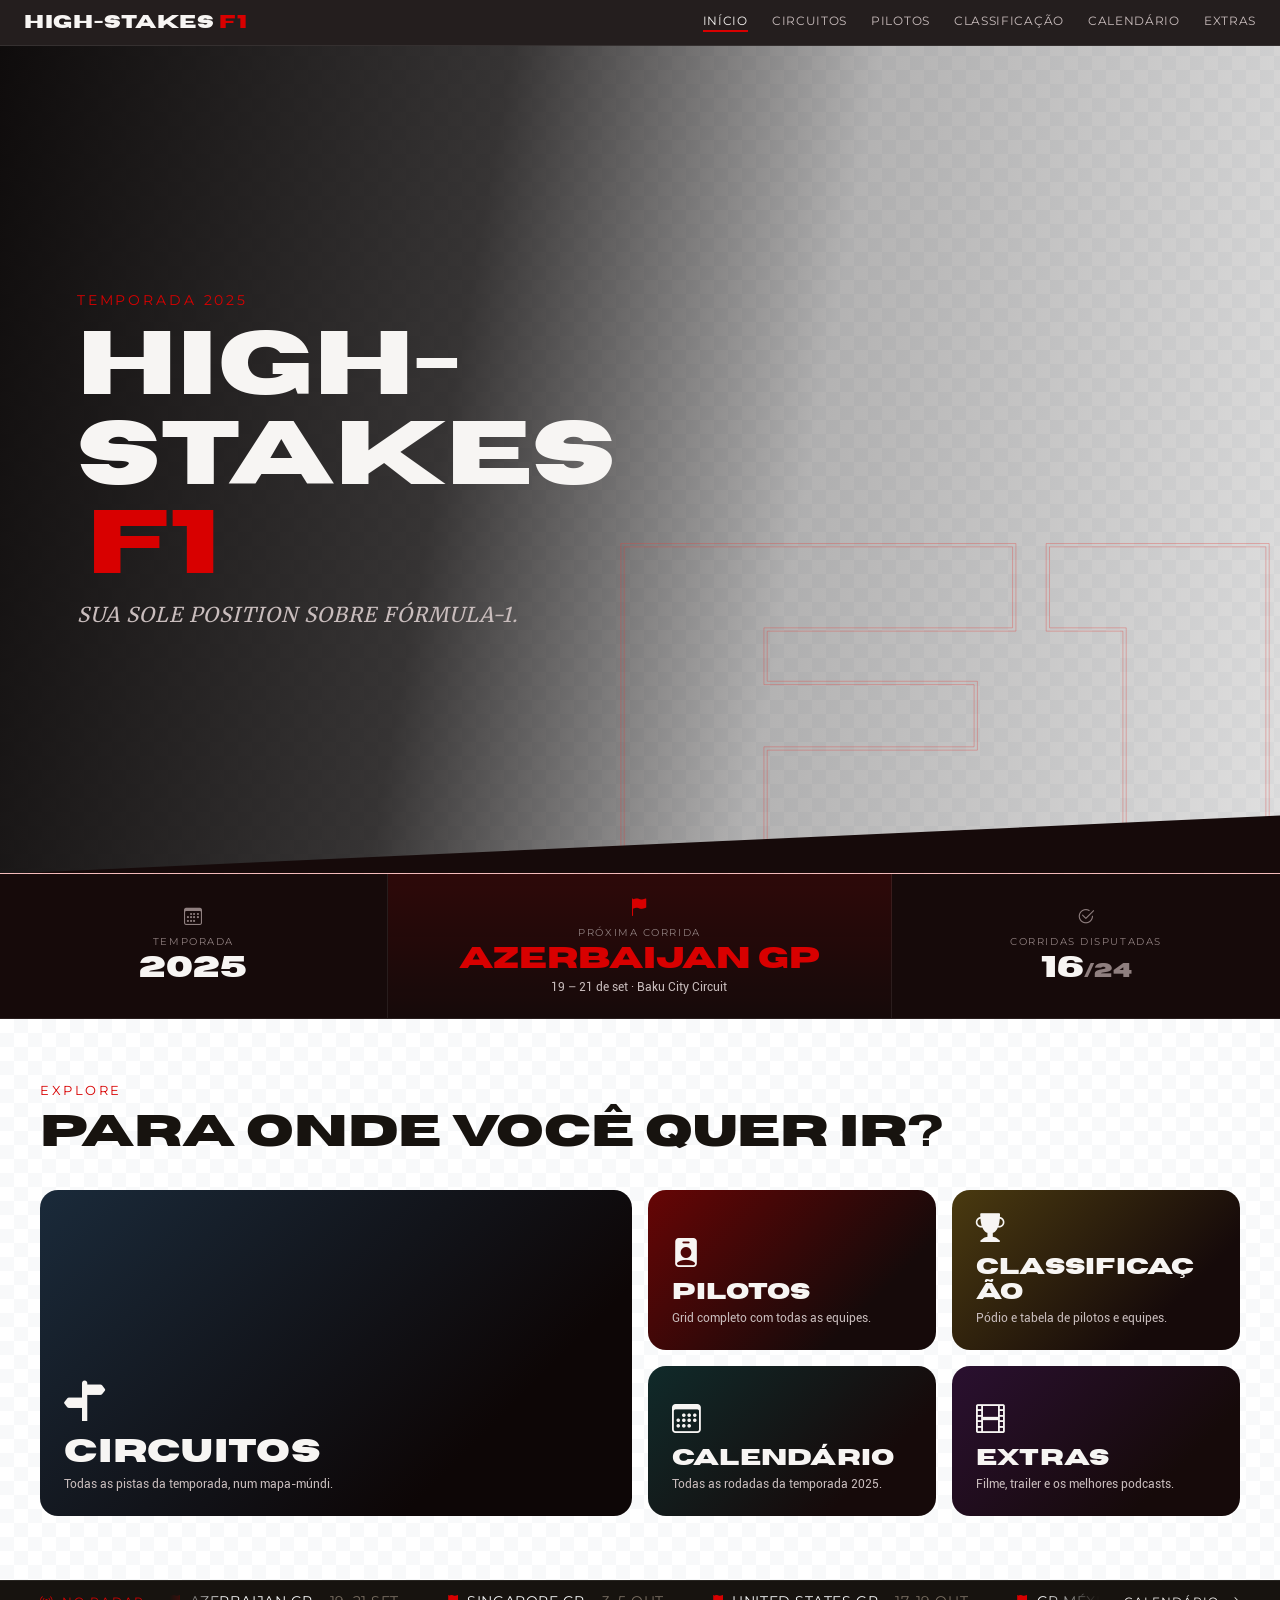
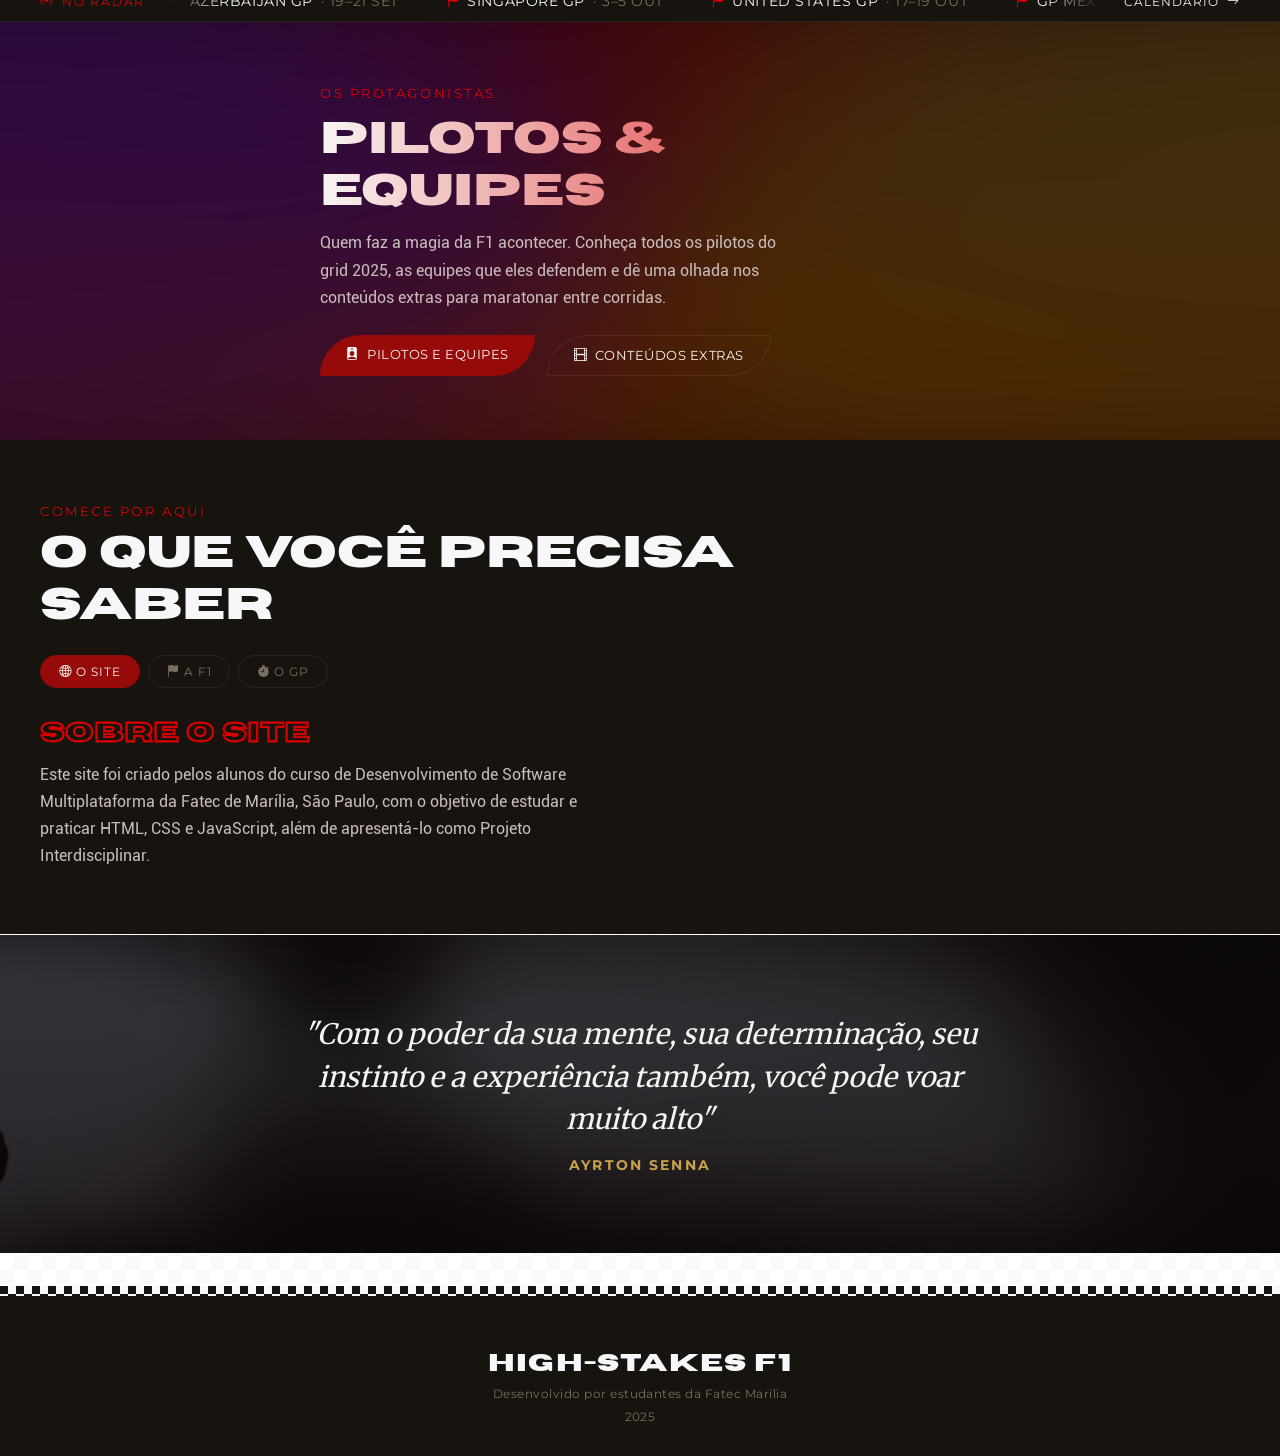
==== commit b0a05f00: "Corrige menu mobile e adiciona icones de navegacao Corrige flex-wrap do reset global quebrando o pai" ====
--- a/PI/PRINCIPAL.html
+++ b/PI/PRINCIPAL.html
@@ -8,6 +8,13 @@
         <link rel="stylesheet" href="PRINCIPAL.css">
         <link rel="shortcut icon" href="Midias/Imagens/icone/favicon.ico" type="image/x-icon">
         <title>HIGH-STAKES</title>
+        <script type="text/javascript">
+            (function(c,l,a,r,i,t,y){
+                c[a]=c[a]||function(){(c[a].q=c[a].q||[]).push(arguments)};
+                t=l.createElement(r);t.async=1;t.src="https://www.clarity.ms/tag/"+i;
+                y=l.getElementsByTagName(r)[0];y.parentNode.insertBefore(t,y);
+            })(window, document, "clarity", "script", "zbjz1bzq8v");
+        </script>
     </head>
     <body>
         <header class="global-nav">
@@ -15,13 +22,14 @@
                 <a class="global-nav__logo" href="PRINCIPAL.html">HIGH-STAKES <span>F1</span></a>
                 <input type="checkbox" id="global-nav-toggle" class="global-nav__toggle-input visually-hidden">
                 <label for="global-nav-toggle" class="global-nav__toggle-label" aria-label="Abrir menu">&#9776;</label>
+                <label for="global-nav-toggle" class="global-nav__overlay" aria-hidden="true"></label>
                 <ul class="global-nav__links">
-                    <li><a href="PRINCIPAL.html" class="is-active">INÍCIO</a></li>
-                    <li><a href="HTML/corr.html">CIRCUITOS</a></li>
-                    <li><a href="HTML/corredores.html">PILOTOS</a></li>
-                    <li><a href="HTML/classificacao.html">CLASSIFICAÇÃO</a></li>
-                    <li><a href="HTML/data.html">CALENDÁRIO</a></li>
-                    <li><a href="HTML/CE.html">EXTRAS</a></li>
+                    <li><a href="PRINCIPAL.html" class="is-active"><i class="bi bi-house-door-fill"></i>INÍCIO</a></li>
+                    <li><a href="HTML/corr.html"><i class="bi bi-signpost-split-fill"></i>CIRCUITOS</a></li>
+                    <li><a href="HTML/corredores.html"><i class="bi bi-person-badge-fill"></i>PILOTOS</a></li>
+                    <li><a href="HTML/classificacao.html"><i class="bi bi-trophy-fill"></i>CLASSIFICAÇÃO</a></li>
+                    <li><a href="HTML/data.html"><i class="bi bi-calendar3"></i>CALENDÁRIO</a></li>
+                    <li><a href="HTML/CE.html"><i class="bi bi-film"></i>EXTRAS</a></li>
                 </ul>
             </div>
         </header>
--- a/PI/CSS/global.css
+++ b/PI/CSS/global.css
@@ -140,6 +140,8 @@
 
 /* ---------- Scrollbar ---------- */
 html{
+    overflow-x: hidden;
+    width: 100%;
     scrollbar-color: var(--accent-strong) var(--bg-raised);
     scrollbar-width: thin;
 }
@@ -307,6 +309,7 @@
     max-width: 1300px;
     margin: 0 auto;
     display: flex;
+    flex-wrap: nowrap;
     align-items: center;
     justify-content: space-between;
     padding: var(--space-3) var(--space-5);
@@ -327,17 +330,27 @@
 .global-nav__toggle-label{
     display: none;
     cursor: pointer;
+    font-size: 0;
+    color: var(--text-primary);
+    line-height: 1;
+}
+.global-nav__toggle-label::before{
+    content: "\2630";
     font-size: 1.6rem;
-    color: var(--text-primary);
-    line-height: 1;
+}
+#global-nav-toggle:checked ~ .global-nav__toggle-label::before{
+    content: "\2715";
 }
 .global-nav__links{
     display: flex;
+    flex-wrap: nowrap;
     align-items: center;
     gap: var(--space-5);
     list-style: none;
 }
 .global-nav__links a{
+    display: flex;
+    align-items: center;
     font-family: var(--font-ui);
     letter-spacing: 0.06em;
     text-transform: uppercase;
@@ -352,38 +365,115 @@
     color: var(--text-primary);
     border-bottom-color: var(--accent);
 }
+.global-nav__links a i{
+    display: none;
+}
+.global-nav__overlay{
+    display: none;
+}
 @media (max-width: 879px){
     .global-nav__toggle-label{
+        position: relative;
         display: flex;
         align-items: center;
         justify-content: center;
-        z-index: 2;
+        z-index: 1001;
+    }
+    .global-nav__overlay{
+        display: block;
+        position: fixed;
+        inset: 0;
+        background-color: rgba(5,2,2,0.55);
+        backdrop-filter: blur(2px);
+        opacity: 0;
+        pointer-events: none;
+        transition: opacity 0.25s ease;
+        z-index: 999;
+    }
+    #global-nav-toggle:checked ~ .global-nav__overlay{
+        opacity: 1;
+        pointer-events: auto;
     }
     .global-nav__links{
         position: fixed;
         top: 0;
         right: 0;
         bottom: 0;
-        width: 70%;
-        max-width: 300px;
+        width: 78%;
+        max-width: 320px;
+        height: 100vh;
+        overflow-y: auto;
         flex-direction: column;
-        align-items: flex-start;
+        align-items: stretch;
         justify-content: flex-start;
-        gap: var(--space-4);
+        gap: var(--space-2);
         background-color: var(--bg-raised);
         box-shadow: var(--shadow-lg);
         transform: translateX(100%);
-        transition: transform 0.25s ease;
+        transition: transform 0.3s ease, visibility 0.3s ease;
         padding: var(--space-8) var(--space-5);
         z-index: 1000;
+        visibility: hidden;
+        pointer-events: none;
+    }
+    .global-nav__links::before{
+        content: "MENU";
+        display: block;
+        width: 100%;
+        font-family: var(--font-ui);
+        letter-spacing: 0.14em;
+        font-size: 0.68rem;
+        color: var(--text-muted);
+        padding-bottom: var(--space-3);
+        margin-bottom: var(--space-2);
+        border-bottom: 1px solid var(--border-subtle);
+    }
+    .global-nav__links li{
+        width: 100%;
     }
     .global-nav__links a{
+        gap: var(--space-3);
+        width: 100%;
         font-size: 0.9rem;
+        letter-spacing: 0.04em;
         color: var(--text-primary);
+        border-bottom: 1px solid var(--border-subtle);
+        padding: var(--space-3) var(--space-2);
+        border-radius: var(--radius-sm);
+        opacity: 0;
+        transform: translateX(18px);
+        transition: color 0.2s ease, background-color 0.2s ease, border-color 0.2s ease,
+                    opacity 0.3s ease, transform 0.3s ease;
+    }
+    .global-nav__links a:hover,
+    .global-nav__links a.is-active{
+        background-color: var(--accent-soft);
+        border-bottom-color: var(--accent-soft);
+    }
+    .global-nav__links a i{
+        display: inline-flex;
+        align-items: center;
+        justify-content: center;
+        width: 1.6rem;
+        font-size: 1.05rem;
+        color: var(--accent);
+        flex-shrink: 0;
     }
     #global-nav-toggle:checked ~ .global-nav__links{
         transform: translateX(0);
-    }
+        visibility: visible;
+        pointer-events: auto;
+    }
+    #global-nav-toggle:checked ~ .global-nav__links a{
+        opacity: 1;
+        transform: translateX(0);
+    }
+    #global-nav-toggle:checked ~ .global-nav__links li:nth-child(1) a{ transition-delay: 0.06s; }
+    #global-nav-toggle:checked ~ .global-nav__links li:nth-child(2) a{ transition-delay: 0.11s; }
+    #global-nav-toggle:checked ~ .global-nav__links li:nth-child(3) a{ transition-delay: 0.16s; }
+    #global-nav-toggle:checked ~ .global-nav__links li:nth-child(4) a{ transition-delay: 0.21s; }
+    #global-nav-toggle:checked ~ .global-nav__links li:nth-child(5) a{ transition-delay: 0.26s; }
+    #global-nav-toggle:checked ~ .global-nav__links li:nth-child(6) a{ transition-delay: 0.31s; }
 }
 
 /* ---------- Shared: footer ---------- */
